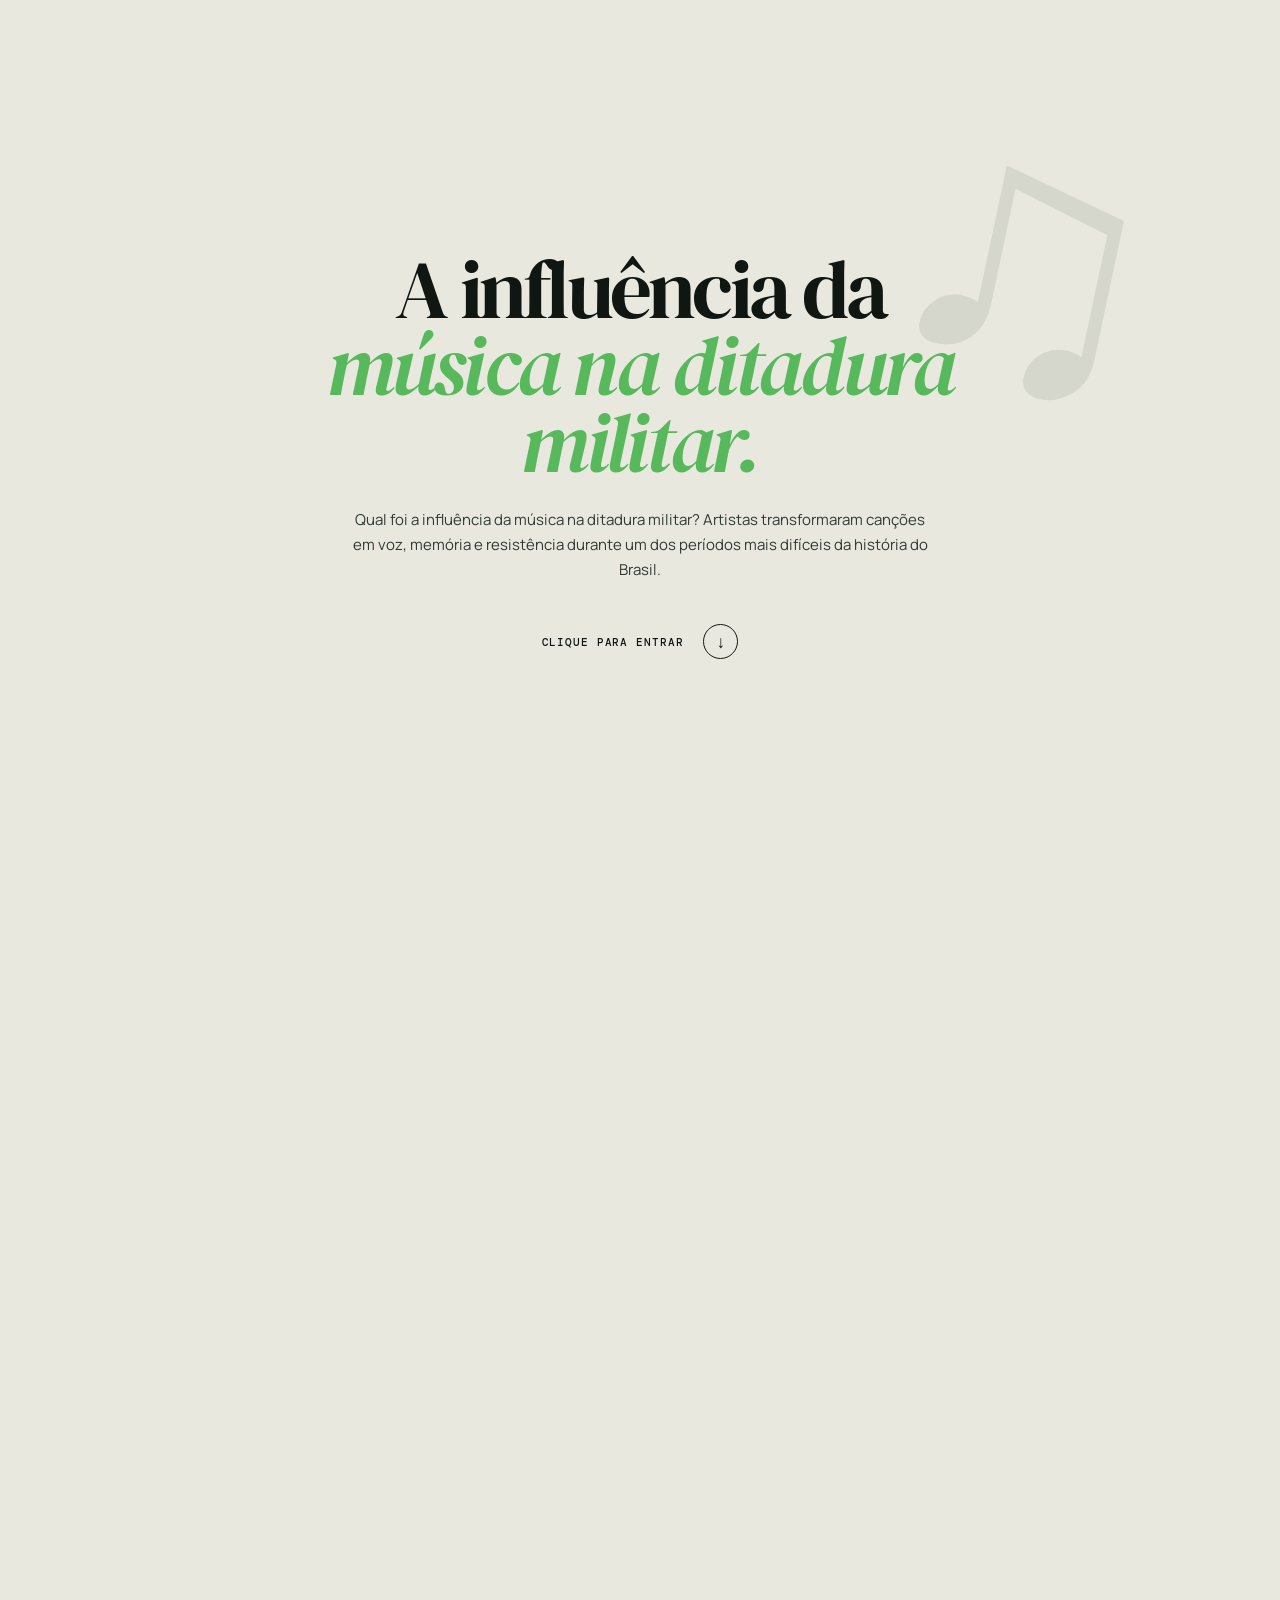
==== index.html @ 4f397b29 "Site Ditadura" ====
<!doctype html>
<html lang="pt-BR">
  <head>
    <meta charset="UTF-8" />
    <meta name="viewport" content="width=device-width, initial-scale=1.0" />
    <meta name="description" content="Arquivo musical da ditadura brasileira: vozes, canções e memórias." />
    <link rel="stylesheet" href="style.css" />
    <title>Vozes em resistência | Arquivo musical</title>
  </head>
  <body>
    <main id="top">
      <section class="tela-inicial" aria-label="Abertura">
        <h1>A influência da<br><em>música na ditadura militar.</em></h1>
        <p class="intro-copy">Qual foi a influência da música na ditadura militar? Artistas transformaram canções em voz, memória e resistência durante um dos períodos mais difíceis da história do Brasil.</p>
        <span class="dica-entrada">Clique para entrar <b>↓</b></span>
      </section>

      <button class="voltar-capa" type="button" aria-label="Voltar para a capa" title="Voltar para a capa">←</button>

      <section class="acervo-musical" id="acervo" aria-label="Acervo musical">
        <div class="grade-cartoes-musicais">
          <article class="cartao-musical" data-audio="musicas/chico-buarque.mp3" data-song="Nome da música">
            <div class="imagem-artista">
              <img src="imagens/foto_artista.png" alt="Foto do artista" loading="lazy">
                <button class="botao-descricao" aria-label="Ver descrição" aria-expanded="false">↗</button>
            </div>
            <div class="informacoes-cartao">
              <div>
                <h2>Nome da música</h2>
                <p>Nome do Artista · Data Do lancamento</p>
              </div>
                <span class="icone-reproducao">▶</span>
            </div>
              <p class="descricao-artista">descricao descricao descricao descricao descricao descricao descricao descricao.</p>
          </article>
          <article class="cartao-musical" data-audio="musicas/elis-regina.mp3" data-song="Nome da música">
            <div class="imagem-artista">
              <img src="imagens/foto_artista.png" alt="Foto do artista" loading="lazy">
                <button class="botao-descricao" aria-label="Ver descrição" aria-expanded="false">↗</button>
            </div>
            <div class="informacoes-cartao">
              <div>
                <h2>Nome da música</h2>
                <p>Nome do Artista · Data Do lancamento</p>
              </div>
                <span class="icone-reproducao">▶</span>
            </div>
              <p class="descricao-artista">descricao descricao descricao descricao descricao descricao descricao descricao.</p>
          </article>
          <article class="cartao-musical" data-audio="musicas/geraldo-vandre.mp3" data-song="Nome da música">
            <div class="imagem-artista">
              <img src="imagens/foto_artista.png" alt="Foto do artista" loading="lazy">
                <button class="botao-descricao" aria-label="Ver descrição" aria-expanded="false">↗</button>
            </div>
            <div class="informacoes-cartao">
              <div>
                <h2>Nome da música</h2>
                <p>Nome do Artista · Data Do lancamento</p>
              </div>
                <span class="icone-reproducao">▶</span>
            </div>
              <p class="descricao-artista">descricao descricao descricao descricao descricao descricao descricao descricao.</p>
          </article>
          <article class="cartao-musical" data-audio="musicas/milton-nascimento.mp3" data-song="Nome da música">
            <div class="imagem-artista">
              <img src="imagens/foto_artista.png" alt="Foto do artista" loading="lazy">
                <button class="botao-descricao" aria-label="Ver descrição" aria-expanded="false">↗</button>
            </div>
            <div class="informacoes-cartao">
              <div>
                <h2>Nome da música</h2>
                <p>Nome do Artista · Data Do lancamento</p>
              </div>
                <span class="icone-reproducao">▶</span>
            </div>
              <p class="descricao-artista">descricao descricao descricao descricao descricao descricao descricao descricao.</p>
          </article>
          <article class="cartao-musical" data-audio="musicas/nara-leao.mp3" data-song="Nome da música">
            <div class="imagem-artista">
              <img src="imagens/foto_artista.png" alt="Foto do artista" loading="lazy">
                <button class="botao-descricao" aria-label="Ver descrição" aria-expanded="false">↗</button>
            </div>
            <div class="informacoes-cartao">
              <div>
                <h2>Nome da música</h2>
                <p>Nome do Artista · Data Do lancamento</p>
              </div>
                <span class="icone-reproducao">▶</span>
            </div>
              <p class="descricao-artista">descricao descricao descricao descricao descricao descricao descricao descricao.</p>
          </article>
          <article class="cartao-musical" data-audio="musicas/gonzaguinha.mp3" data-song="Nome da música">
            <div class="imagem-artista">
              <img src="imagens/foto_artista.png" alt="Foto do artista" loading="lazy">
                <button class="botao-descricao" aria-label="Ver descrição" aria-expanded="false">↗</button>
            </div>
            <div class="informacoes-cartao">
              <div>
                <h2>Nome da música</h2>
                <p>Nome do Artista · Data Do lancamento</p>
              </div>
                <span class="icone-reproducao">▶</span>
            </div>
              <p class="descricao-artista">descricao descricao descricao descricao descricao descricao descricao descricao.</p>
          </article>
          <article class="cartao-musical" data-audio="musicas/nova-musica-1.mp3" data-song="Nome da música">
            <div class="imagem-artista">
              <img src="imagens/foto_artista.png" alt="Foto do artista" loading="lazy">
                <button class="botao-descricao" aria-label="Ver descrição" aria-expanded="false">↗</button>
            </div>
            <div class="informacoes-cartao">
              <div>
                <h2>Nome da música</h2>
                <p>Nome do Artista · Data Do lancamento</p>
              </div>
                <span class="icone-reproducao">▶</span>
            </div>
              <p class="descricao-artista">descricao descricao descricao descricao descricao descricao descricao descricao.</p>
          </article>
          <article class="cartao-musical" data-audio="musicas/nova-musica-2.mp3" data-song="Nome da música">
            <div class="imagem-artista">
              <img src="imagens/foto_artista.png" alt="Foto do artista" loading="lazy">
                <button class="botao-descricao" aria-label="Ver descrição" aria-expanded="false">↗</button>
            </div>
            <div class="informacoes-cartao">
              <div>
                <h2>Nome da música</h2>
                <p>Nome do Artista · Data Do lancamento</p>
              </div>
                <span class="icone-reproducao">▶</span>
            </div>
              <p class="descricao-artista">descricao descricao descricao descricao descricao descricao descricao descricao.</p>
          </article>
          <article class="cartao-musical" data-audio="musicas/nova-musica-3.mp3" data-song="Nome da música">
            <div class="imagem-artista">
              <img src="imagens/foto_artista.png" alt="Foto do artista" loading="lazy">
                <button class="botao-descricao" aria-label="Ver descrição" aria-expanded="false">↗</button>
            </div>
            <div class="informacoes-cartao">
              <div>
                <h2>Nome da música</h2>
                <p>Nome do Artista · Data Do lancamento</p>
              </div>
                <span class="icone-reproducao">▶</span>
            </div>
              <p class="descricao-artista">descricao descricao descricao descricao descricao descricao descricao descricao.</p>
          </article>
        </div>
      </section>
    </main>

    <footer class="rodape-site" aria-label="Rodapé"></footer>
    <footer class="player-audio" aria-live="polite">
      <div class="arte-player">♪</div>
      <div class="musica-atual"><small>TOCANDO AGORA</small><strong id="nome-musica">Escolha uma voz para começar</strong><span id="nome-artista">O áudio aparecerá aqui</span></div>
      <button class="botao-reproduzir" id="botao-reproduzir" aria-label="Reproduzir ou pausar">▶</button>
      <div class="progress"><span></span></div>
    </footer>

    <script src="main.js"></script>
  </body>
</html>
---- style.css ----
@import url('https://fonts.googleapis.com/css2?family=DM+Mono:wght@400;500&family=DM+Serif+Display:ital@0;1&family=Manrope:wght@400;500;600;700&display=swap');

:root {
  --ink: #101713;
  --paper: #e9e8df;
  --muted: #757a72;
  --green: #57b85c;
  --line: #c9cbc1;
  --serif: 'DM Serif Display', Georgia, serif;
  --sans: 'Manrope', sans-serif;
  --mono: 'DM Mono', monospace;
  color: var(--ink);
  background: var(--paper);
  font-family: var(--sans);
  -webkit-font-smoothing: antialiased;
}

* { box-sizing: border-box; }
html { scroll-behavior: smooth; }
body { margin: 0; background: var(--paper); }
button { cursor: pointer; font: inherit; color: inherit; }
main { max-width: 1370px; margin: auto; }

.tela-inicial {
  position: fixed;
  z-index: 10;
  inset: 0;
  display: flex;
  flex-direction: column;
  align-items: center;
  justify-content: center;
  min-height: 100svh;
  padding: 90px 22px 80px;
  overflow: hidden;
  background: var(--paper);
  cursor: pointer;
  text-align: center;
  transition: transform .75s cubic-bezier(.76, 0, .24, 1), opacity .5s;
}

.tela-inicial::after {
  content: '♫';
  position: absolute;
  top: 68px;
  right: 9%;
  color: #d6d7cc;
  font: 370px/1 var(--serif);
  transform: rotate(12deg);
  pointer-events: none;
}

h1 {
  position: relative;
  z-index: 1;
  max-width: 820px;
  margin: 0 0 28px;
  color: #101713;
  font: 400 clamp(48px, 6.5vw, 92px)/.92 var(--serif);
  letter-spacing: -.045em;
}

em { color: var(--green); font-style: italic; }

.intro-copy {
  position: relative;
  z-index: 1;
  max-width: 590px;
  margin: 0 auto 42px;
  color: #303a32;
  font-size: 15px;
  line-height: 1.65;
}

.dica-entrada {
  position: relative;
  z-index: 1;
  display: inline-flex;
  align-items: center;
  gap: 20px;
  color: #101713;
  font: 500 11px var(--mono);
  letter-spacing: .08em;
  text-transform: uppercase;
}

.dica-entrada b {
  display: grid;
  place-items: center;
  width: 35px;
  height: 35px;
  border: 1px solid var(--ink);
  border-radius: 50%;
  font-size: 17px;
  font-weight: 400;
}

.acervo-musical {
  padding: 75px 5vw 190px;
  border-top: 1px solid var(--line);
  opacity: 0;
  pointer-events: none;
  transform: translateY(24px);
  transition: opacity .7s .2s, transform .7s .2s;
}

.acervo-aberto .tela-inicial { opacity: 0; pointer-events: none; transform: translateY(-100%); }
.acervo-aberto .acervo-musical { opacity: 1; pointer-events: auto; transform: translateY(0); }

.voltar-capa {
  position: fixed;
  z-index: 6;
  top: 14px;
  left: 14px;
  display: grid;
  place-items: center;
  width: 38px;
  height: 38px;
  border: 1px solid var(--ink);
  border-radius: 50%;
  background: var(--paper);
  color: var(--ink);
  font-size: 21px;
  opacity: 0;
  pointer-events: none;
  transition: opacity .35s, background .2s, transform .2s;
}

.acervo-aberto .voltar-capa { opacity: 1; pointer-events: auto; }
.voltar-capa:hover { color: var(--paper); background: var(--ink); transform: translateX(-3px); }

.grade-cartoes-musicais {
  display: grid;
  grid-template-columns: repeat(3, 1fr);
  align-items: start;
  gap: 52px 19px;
}

.cartao-musical {
  min-width: 0;
  position: relative;
  padding: 10px 10px 18px;
  cursor: pointer;
  background: #dedfd6;
  transition: transform .25s, background .25s;
}

.cartao-musical:hover { background: #d8dad0; transform: translateY(-5px); }

.imagem-artista {
  position: relative;
  aspect-ratio: 1.13 / 1;
  overflow: hidden;
  background: #c6c7bd;
}

.imagem-artista::after {
  content: '';
  position: absolute;
  inset: 0;
  background: linear-gradient(145deg, transparent 55%, rgba(0, 0, 0, .3));
  pointer-events: none;
}

.imagem-artista img {
  width: 100%;
  height: 100%;
  object-fit: cover;
  filter: grayscale(1) contrast(.9);
  transition: filter .4s, transform .5s;
}

.cartao-musical:hover img,
.cartao-musical.playing img { filter: grayscale(.25) contrast(1); transform: scale(1.035); }

.botao-descricao {
  position: absolute;
  right: 14px;
  bottom: 13px;
  z-index: 2;
  display: grid;
  place-items: center;
  width: 37px;
  height: 37px;
  border: 1px solid rgba(255, 255, 255, .8);
  border-radius: 50%;
  background: transparent;
  color: #fff;
  font-size: 19px;
}

.botao-descricao:hover,
.cartao-musical.expanded .botao-descricao {
  color: var(--ink);
  background: var(--green);
  border-color: var(--green);
  transform: rotate(45deg);
}

.informacoes-cartao { display: flex; align-items: start; justify-content: space-between; padding-top: 16px; border-top: 1px solid var(--ink); }
.informacoes-cartao h2 { margin: 0 0 5px; font: 400 25px var(--serif); }
.informacoes-cartao p { margin: 0; color: var(--muted); font: 10px var(--mono); text-transform: uppercase; }
.icone-reproducao { display: grid; place-items: center; width: 29px; height: 29px; border: 1px solid var(--line); border-radius: 50%; color: var(--muted); font-size: 9px; }
.cartao-musical.playing .icone-reproducao { color: var(--ink); background: var(--green); border-color: var(--green); }
.cartao-musical.playing { outline: 2px solid var(--green); outline-offset: 4px; }
.descricao-artista { max-height: 0; overflow: hidden; color: #5c625b; font-size: 13px; line-height: 1.6; transition: max-height .35s, padding .35s; }
.cartao-musical.expanded .descricao-artista { max-height: 150px; padding-top: 16px; }
.rodape-site { min-height: 86px; border-top: 1px solid var(--line); background: #dedfd6; }

.player-audio {
  position: fixed;
  z-index: 5;
  right: 0;
  bottom: 0;
  left: 0;
  display: flex;
  align-items: center;
  gap: 18px;
  min-height: 77px;
  padding: 12px 5vw;
  border-top: 1px solid #3d463d;
  background: #202721;
  color: #f4f3e9;
  opacity: 0;
  pointer-events: none;
  transform: translateY(100%);
  transition: opacity .35s, transform .35s;
}

.player-visivel .player-audio { opacity: 1; pointer-events: auto; transform: translateY(0); }
.arte-player { display: grid; place-items: center; width: 48px; height: 48px; background: var(--green); color: var(--ink); font: 27px var(--serif); }
.musica-atual { display: flex; flex-direction: column; min-width: 195px; }
.musica-atual small { color: var(--green); font: 9px var(--mono); }
.musica-atual strong { margin: 3px 0; font: 17px var(--serif); }
.musica-atual span { color: #9aa39a; font: 10px var(--mono); }
.botao-reproduzir { display: grid; place-items: center; width: 36px; height: 36px; border: 1px solid #718071; border-radius: 50%; background: transparent; color: var(--green); font-size: 11px; }
.progress { flex: 1; height: 2px; background: #596258; }
.progress span { display: block; width: 18%; height: 100%; background: var(--green); }

@media (max-width: 760px) {
  .tela-inicial::after { right: -12%; top: 130px; font-size: 260px; }
  .grade-cartoes-musicais { grid-template-columns: repeat(2, 1fr); gap: 38px 13px; }
  .informacoes-cartao h2 { font-size: 20px; }
  .musica-atual { min-width: 0; flex: 1; }
}

@media (max-width: 480px) {
  h1 { font-size: 44px; }
  .grade-cartoes-musicais { grid-template-columns: 1fr; }
  .acervo-musical { padding-bottom: 140px; }
  .player-audio { gap: 11px; }
  .arte-player { width: 40px; height: 40px; }
  .musica-atual strong { font-size: 15px; }
}
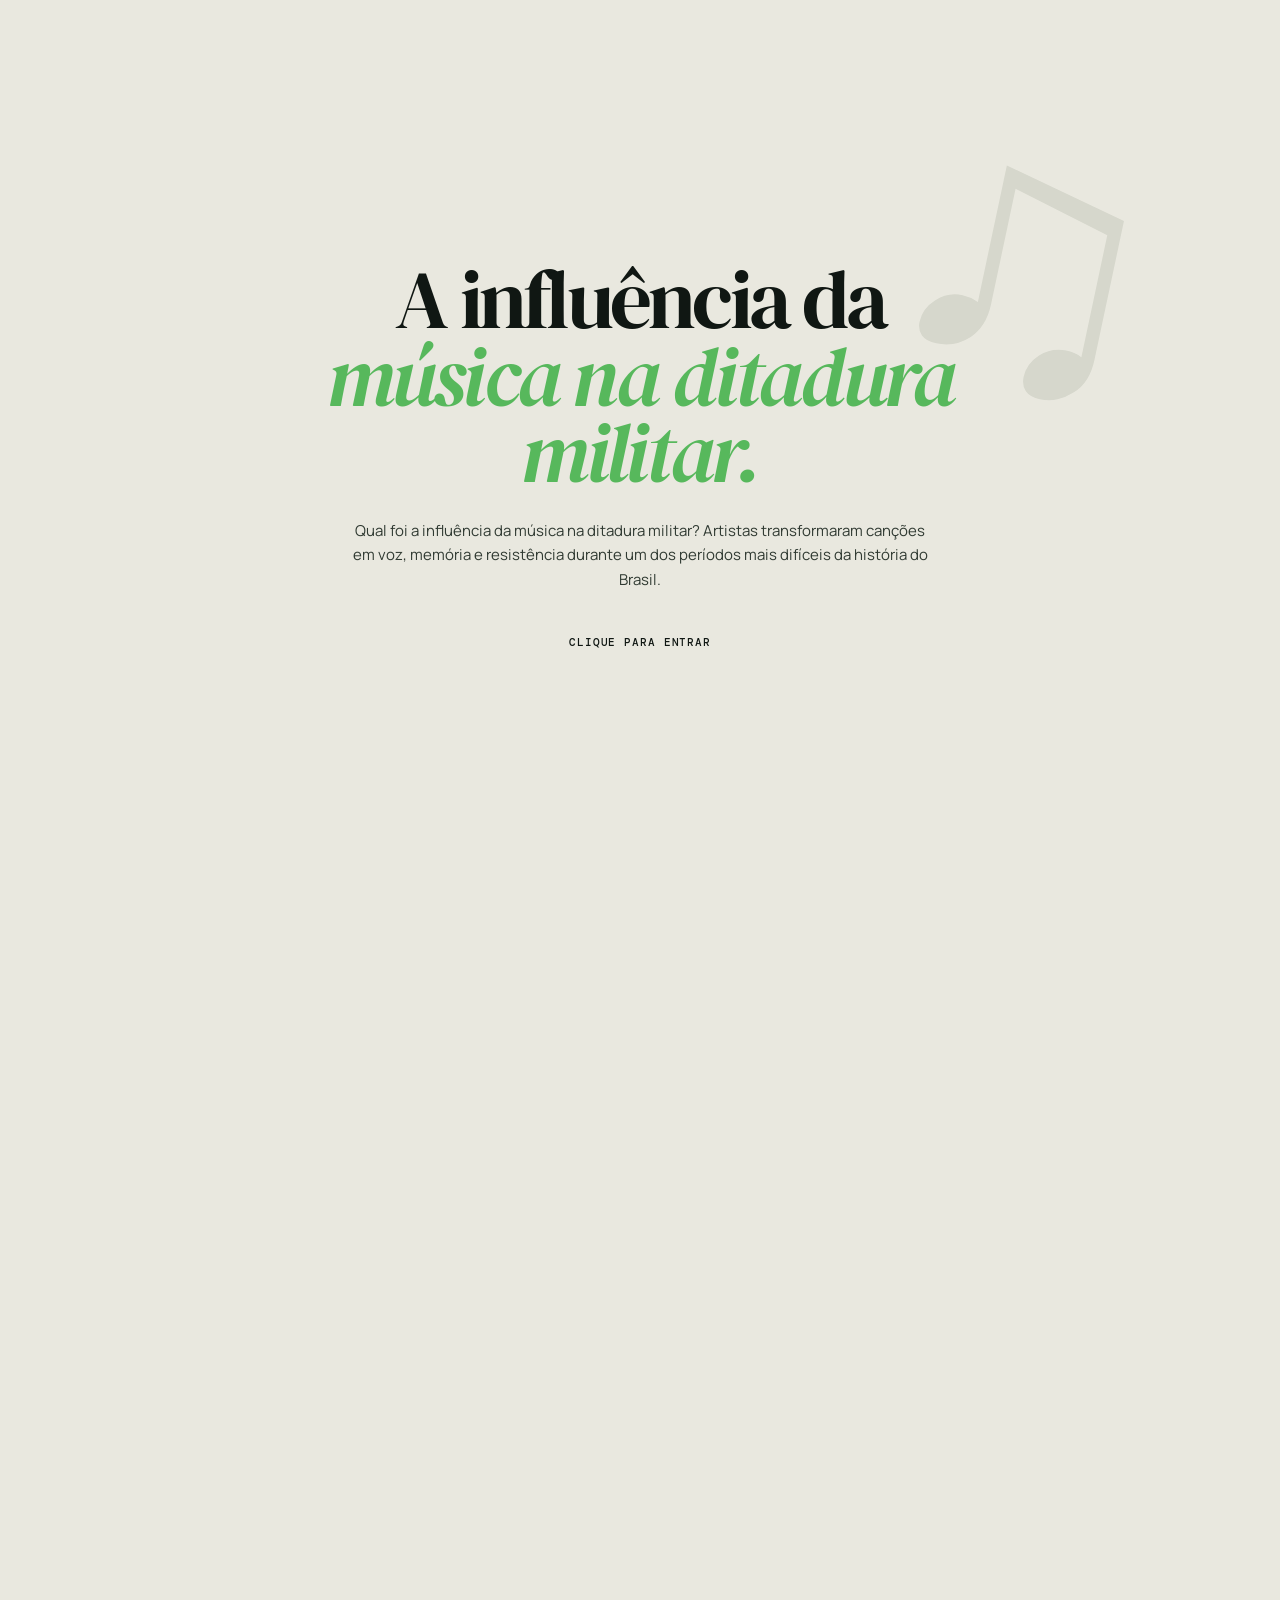
==== commit c404ebcb: "Update" ====
--- a/index.html
+++ b/index.html
@@ -12,138 +12,130 @@
       <section class="tela-inicial" aria-label="Abertura">
         <h1>A influência da<br><em>música na ditadura militar.</em></h1>
         <p class="intro-copy">Qual foi a influência da música na ditadura militar? Artistas transformaram canções em voz, memória e resistência durante um dos períodos mais difíceis da história do Brasil.</p>
-        <span class="dica-entrada">Clique para entrar <b>↓</b></span>
+        <span class="dica-entrada">Clique para entrar</span>
       </section>
 
       <button class="voltar-capa" type="button" aria-label="Voltar para a capa" title="Voltar para a capa">←</button>
 
       <section class="acervo-musical" id="acervo" aria-label="Acervo musical">
         <div class="grade-cartoes-musicais">
-          <article class="cartao-musical" data-audio="musicas/chico-buarque.mp3" data-song="Nome da música">
+          <article class="cartao-musical" data-audio="musicas/Chico Buarque - Apesar de Você.wav" data-song="Apesar de Você" data-artist="Chico Buarque" data-cover="imagens/capa_chico.jpg">
             <div class="imagem-artista">
-              <img src="imagens/foto_artista.png" alt="Foto do artista" loading="lazy">
-                <button class="botao-descricao" aria-label="Ver descrição" aria-expanded="false">↗</button>
+              <img class="imagem-cinza" src="imagens/chicocinza.jpg" alt="Chico Buarque em tons de cinza" loading="lazy">
+              <img class="imagem-colorida" src="imagens/chico.jpg" alt="Chico Buarque colorido" loading="lazy">
             </div>
             <div class="informacoes-cartao">
               <div>
-                <h2>Nome da música</h2>
-                <p>Nome do Artista · Data Do lancamento</p>
+                <h2>Apesar de Você</h2>
+                <p>Chico Buarque · 1971</p>
               </div>
-                <span class="icone-reproducao">▶</span>
+              <button class="botao-descricao" type="button" aria-label="Ver descrição" aria-expanded="false">↗</button>
             </div>
-              <p class="descricao-artista">descricao descricao descricao descricao descricao descricao descricao descricao.</p>
+              <p class="descricao-artista"><strong>Chico Buarque</strong> é um dos maiores ícones da cultura brasileira, destacando-se como cantor, compositor, escritor e uma voz fundamental de resistência durante a ditadura militar. Sua obra na MPB e na literatura, premiada com o Prêmio Camões, é marcada por grande sensibilidade poética e crônicas do cotidiano.</p>
           </article>
-          <article class="cartao-musical" data-audio="musicas/elis-regina.mp3" data-song="Nome da música">
+          <article class="cartao-musical" data-audio="musicas/geraldo-vandre.mp3" data-song="Pra Não Dizer Que Não Falei das Flores" data-artist="Geraldo Vandré">
             <div class="imagem-artista">
               <img src="imagens/foto_artista.png" alt="Foto do artista" loading="lazy">
-                <button class="botao-descricao" aria-label="Ver descrição" aria-expanded="false">↗</button>
             </div>
             <div class="informacoes-cartao">
               <div>
-                <h2>Nome da música</h2>
-                <p>Nome do Artista · Data Do lancamento</p>
+                <h2>Pra Não Dizer Que Não Falei das Flores</h2>
+                <p>Geraldo Vandré · 1968</p>
               </div>
-                <span class="icone-reproducao">▶</span>
+              <button class="botao-descricao" type="button" aria-label="Ver descrição" aria-expanded="false">↗</button>
             </div>
-              <p class="descricao-artista">descricao descricao descricao descricao descricao descricao descricao descricao.</p>
+              <p class="descricao-artista"><strong>Geraldo Vandré</strong> marcou a resistência cultural com uma canção que se tornou símbolo de mobilização e esperança durante a ditadura militar.</p>
           </article>
-          <article class="cartao-musical" data-audio="musicas/geraldo-vandre.mp3" data-song="Nome da música">
+          <article class="cartao-musical" data-audio="musicas/caetano-veloso.mp3" data-song="Alegria, Alegria" data-artist="Caetano Veloso">
             <div class="imagem-artista">
               <img src="imagens/foto_artista.png" alt="Foto do artista" loading="lazy">
-                <button class="botao-descricao" aria-label="Ver descrição" aria-expanded="false">↗</button>
             </div>
             <div class="informacoes-cartao">
               <div>
-                <h2>Nome da música</h2>
-                <p>Nome do Artista · Data Do lancamento</p>
+                <h2>Alegria, Alegria</h2>
+                <p>Caetano Veloso · 1967</p>
               </div>
-                <span class="icone-reproducao">▶</span>
+              <button class="botao-descricao" type="button" aria-label="Ver descrição" aria-expanded="false">↗</button>
             </div>
-              <p class="descricao-artista">descricao descricao descricao descricao descricao descricao descricao descricao.</p>
+              <p class="descricao-artista"><strong>Caetano Veloso</strong> apresentou uma canção inventiva e crítica, incorporando a linguagem urbana e a liberdade estética do Tropicalismo.</p>
           </article>
-          <article class="cartao-musical" data-audio="musicas/milton-nascimento.mp3" data-song="Nome da música">
+          <article class="cartao-musical" data-audio="musicas/elis-regina.mp3" data-song="O Bêbado e a Equilibrista" data-artist="Elis Regina">
             <div class="imagem-artista">
               <img src="imagens/foto_artista.png" alt="Foto do artista" loading="lazy">
-                <button class="botao-descricao" aria-label="Ver descrição" aria-expanded="false">↗</button>
             </div>
             <div class="informacoes-cartao">
               <div>
-                <h2>Nome da música</h2>
-                <p>Nome do Artista · Data Do lancamento</p>
+                <h2>O Bêbado e a Equilibrista</h2>
+                <p>Elis Regina · 1979</p>
               </div>
-                <span class="icone-reproducao">▶</span>
+              <button class="botao-descricao" type="button" aria-label="Ver descrição" aria-expanded="false">↗</button>
             </div>
-              <p class="descricao-artista">descricao descricao descricao descricao descricao descricao descricao descricao.</p>
+              <p class="descricao-artista"><strong>Elis Regina</strong> eternizou uma canção associada à anistia, ao retorno dos exilados e à esperança de redemocratização do Brasil.</p>
           </article>
-          <article class="cartao-musical" data-audio="musicas/nara-leao.mp3" data-song="Nome da música">
+          <article class="cartao-musical" data-audio="musicas/gilberto-gil.mp3" data-song="Cálice" data-artist="Gilberto Gil">
             <div class="imagem-artista">
               <img src="imagens/foto_artista.png" alt="Foto do artista" loading="lazy">
-                <button class="botao-descricao" aria-label="Ver descrição" aria-expanded="false">↗</button>
             </div>
             <div class="informacoes-cartao">
               <div>
-                <h2>Nome da música</h2>
-                <p>Nome do Artista · Data Do lancamento</p>
+                <h2>Cálice</h2>
+                <p>Gilberto Gil · 1973</p>
               </div>
-                <span class="icone-reproducao">▶</span>
+              <button class="botao-descricao" type="button" aria-label="Ver descrição" aria-expanded="false">↗</button>
             </div>
-              <p class="descricao-artista">descricao descricao descricao descricao descricao descricao descricao descricao.</p>
+              <p class="descricao-artista"><strong>Gilberto Gil</strong>, ao lado de Chico Buarque, criou uma obra de forte crítica à censura e ao silêncio imposto pela repressão.</p>
           </article>
-          <article class="cartao-musical" data-audio="musicas/gonzaguinha.mp3" data-song="Nome da música">
+          <article class="cartao-musical" data-audio="musicas/ney-matogrosso.mp3" data-song="Sangue Latino" data-artist="Ney Matogrosso">
             <div class="imagem-artista">
               <img src="imagens/foto_artista.png" alt="Foto do artista" loading="lazy">
-                <button class="botao-descricao" aria-label="Ver descrição" aria-expanded="false">↗</button>
             </div>
             <div class="informacoes-cartao">
               <div>
-                <h2>Nome da música</h2>
-                <p>Nome do Artista · Data Do lancamento</p>
+                <h2>Sangue Latino</h2>
+                <p>Ney Matogrosso · 1973</p>
               </div>
-                <span class="icone-reproducao">▶</span>
+              <button class="botao-descricao" type="button" aria-label="Ver descrição" aria-expanded="false">↗</button>
             </div>
-              <p class="descricao-artista">descricao descricao descricao descricao descricao descricao descricao descricao.</p>
+              <p class="descricao-artista"><strong>Ney Matogrosso</strong> destacou-se pela interpretação intensa e pela presença cênica que desafiava padrões e afirmava liberdade em plena ditadura.</p>
           </article>
-          <article class="cartao-musical" data-audio="musicas/nova-musica-1.mp3" data-song="Nome da música">
+          <article class="cartao-musical" data-audio="musicas/gonzaguinha.mp3" data-song="Comportamento Geral" data-artist="Gonzaguinha">
             <div class="imagem-artista">
               <img src="imagens/foto_artista.png" alt="Foto do artista" loading="lazy">
-                <button class="botao-descricao" aria-label="Ver descrição" aria-expanded="false">↗</button>
             </div>
             <div class="informacoes-cartao">
               <div>
-                <h2>Nome da música</h2>
-                <p>Nome do Artista · Data Do lancamento</p>
+                <h2>Comportamento Geral</h2>
+                <p>Gonzaguinha · 1973</p>
               </div>
-                <span class="icone-reproducao">▶</span>
+              <button class="botao-descricao" type="button" aria-label="Ver descrição" aria-expanded="false">↗</button>
             </div>
-              <p class="descricao-artista">descricao descricao descricao descricao descricao descricao descricao descricao.</p>
+              <p class="descricao-artista"><strong>Gonzaguinha</strong> usou ironia e crítica social para questionar a obediência e as desigualdades presentes no cotidiano brasileiro.</p>
           </article>
-          <article class="cartao-musical" data-audio="musicas/nova-musica-2.mp3" data-song="Nome da música">
+          <article class="cartao-musical" data-audio="musicas/milton-nascimento.mp3" data-song="Coração de Estudante" data-artist="Milton Nascimento">
             <div class="imagem-artista">
               <img src="imagens/foto_artista.png" alt="Foto do artista" loading="lazy">
-                <button class="botao-descricao" aria-label="Ver descrição" aria-expanded="false">↗</button>
             </div>
             <div class="informacoes-cartao">
               <div>
-                <h2>Nome da música</h2>
-                <p>Nome do Artista · Data Do lancamento</p>
+                <h2>Coração de Estudante</h2>
+                <p>Milton Nascimento · 1984</p>
               </div>
-                <span class="icone-reproducao">▶</span>
+              <button class="botao-descricao" type="button" aria-label="Ver descrição" aria-expanded="false">↗</button>
             </div>
-              <p class="descricao-artista">descricao descricao descricao descricao descricao descricao descricao descricao.</p>
+              <p class="descricao-artista"><strong>Milton Nascimento</strong> transformou a canção em uma homenagem à juventude e à memória de Edson Luís, tornando-a símbolo de esperança democrática.</p>
           </article>
-          <article class="cartao-musical" data-audio="musicas/nova-musica-3.mp3" data-song="Nome da música">
+          <article class="cartao-musical" data-audio="musicas/raul-seixas.mp3" data-song="Mosca na Sopa" data-artist="Raul Seixas">
             <div class="imagem-artista">
               <img src="imagens/foto_artista.png" alt="Foto do artista" loading="lazy">
-                <button class="botao-descricao" aria-label="Ver descrição" aria-expanded="false">↗</button>
             </div>
             <div class="informacoes-cartao">
               <div>
-                <h2>Nome da música</h2>
-                <p>Nome do Artista · Data Do lancamento</p>
+                <h2>Mosca na Sopa</h2>
+                <p>Raul Seixas · 1973</p>
               </div>
-                <span class="icone-reproducao">▶</span>
+              <button class="botao-descricao" type="button" aria-label="Ver descrição" aria-expanded="false">↗</button>
             </div>
-              <p class="descricao-artista">descricao descricao descricao descricao descricao descricao descricao descricao.</p>
+              <p class="descricao-artista"><strong>Raul Seixas</strong> construiu uma persona irreverente e contestadora, usando o rock para expressar inconformismo e liberdade individual.</p>
           </article>
         </div>
       </section>
@@ -154,7 +146,16 @@
       <div class="arte-player">♪</div>
       <div class="musica-atual"><small>TOCANDO AGORA</small><strong id="nome-musica">Escolha uma voz para começar</strong><span id="nome-artista">O áudio aparecerá aqui</span></div>
       <button class="botao-reproduzir" id="botao-reproduzir" aria-label="Reproduzir ou pausar">▶</button>
-      <div class="progress"><span></span></div>
+      <div class="player-controles">
+        <div class="progress" role="slider" aria-label="Progresso da música" aria-valuemin="0" aria-valuemax="100" aria-valuenow="0" tabindex="0">
+          <span></span>
+        </div>
+        <div class="controles-volume" aria-label="Volume do áudio">
+          <button class="volume-btn" type="button" data-volume-action="down" aria-label="Diminuir volume">−</button>
+          <input class="volume-slider" type="range" min="0" max="100" value="80" aria-label="Volume do áudio">
+          <button class="volume-btn" type="button" data-volume-action="up" aria-label="Aumentar volume">+</button>
+        </div>
+      </div>
     </footer>
 
     <script src="main.js"></script>
--- a/style.css
+++ b/style.css
@@ -17,7 +17,8 @@
 
 * { box-sizing: border-box; }
 html { scroll-behavior: smooth; }
-body { margin: 0; background: var(--paper); }
+body { margin: 0; background: var(--paper); overflow-x: hidden; }
+img { display: block; max-width: 100%; }
 button { cursor: pointer; font: inherit; color: inherit; }
 main { max-width: 1370px; margin: auto; }
 
@@ -74,25 +75,16 @@
 .dica-entrada {
   position: relative;
   z-index: 1;
-  display: inline-flex;
-  align-items: center;
-  gap: 20px;
+  display: block;
+  width: 100%;
   color: #101713;
   font: 500 11px var(--mono);
   letter-spacing: .08em;
+  text-align: center;
   text-transform: uppercase;
 }
 
-.dica-entrada b {
-  display: grid;
-  place-items: center;
-  width: 35px;
-  height: 35px;
-  border: 1px solid var(--ink);
-  border-radius: 50%;
-  font-size: 17px;
-  font-weight: 400;
-}
+.dica-entrada b { display: none; }
 
 .acervo-musical {
   padding: 75px 5vw 190px;
@@ -131,16 +123,21 @@
 .grade-cartoes-musicais {
   display: grid;
   grid-template-columns: repeat(3, 1fr);
-  align-items: start;
+  align-items: stretch;
   gap: 52px 19px;
 }
 
 .cartao-musical {
   min-width: 0;
   position: relative;
+  width: calc(100% - 10px);
+  justify-self: center;
+  display: flex;
+  flex-direction: column;
   padding: 10px 10px 18px;
   cursor: pointer;
   background: #dedfd6;
+  border: 1px solid var(--ink);
   transition: transform .25s, background .25s;
 }
 
@@ -162,29 +159,52 @@
 }
 
 .imagem-artista img {
+  position: absolute;
+  inset: 0;
   width: 100%;
   height: 100%;
   object-fit: cover;
+  transition: filter .4s, transform .5s, opacity .35s;
+}
+
+.imagem-artista .imagem-cinza {
   filter: grayscale(1) contrast(.9);
-  transition: filter .4s, transform .5s;
+  opacity: 1;
+}
+
+.imagem-artista .imagem-colorida {
+  filter: grayscale(0) contrast(1);
+  opacity: 0;
+}
+
+.imagem-artista img:not(.imagem-cinza):not(.imagem-colorida) {
+  filter: grayscale(1) contrast(.9);
+}
+
+.cartao-musical:hover .imagem-cinza,
+.cartao-musical.playing .imagem-cinza {
+  opacity: 0;
+}
+
+.cartao-musical:hover .imagem-colorida,
+.cartao-musical.playing .imagem-colorida {
+  opacity: 1;
+  transform: scale(1.035);
 }
 
 .cartao-musical:hover img,
 .cartao-musical.playing img { filter: grayscale(.25) contrast(1); transform: scale(1.035); }
 
 .botao-descricao {
-  position: absolute;
-  right: 14px;
-  bottom: 13px;
-  z-index: 2;
   display: grid;
   place-items: center;
   width: 37px;
   height: 37px;
+  flex: 0 0 37px;
   border: 1px solid rgba(255, 255, 255, .8);
   border-radius: 50%;
-  background: transparent;
-  color: #fff;
+  background: var(--ink);
+  color: var(--paper);
   font-size: 19px;
 }
 
@@ -196,14 +216,15 @@
   transform: rotate(45deg);
 }
 
-.informacoes-cartao { display: flex; align-items: start; justify-content: space-between; padding-top: 16px; border-top: 1px solid var(--ink); }
-.informacoes-cartao h2 { margin: 0 0 5px; font: 400 25px var(--serif); }
+.informacoes-cartao { display: flex; align-items: start; justify-content: space-between; gap: 12px; min-height: 88px; padding-top: 16px; border-top: 1px solid var(--ink); }
+.informacoes-cartao > div { min-width: 0; }
+.informacoes-cartao h2 { display: -webkit-box; max-height: 2.1em; margin: 0 0 5px; overflow: hidden; font: 400 25px/1.05 var(--serif); -webkit-box-orient: vertical; -webkit-line-clamp: 2; }
 .informacoes-cartao p { margin: 0; color: var(--muted); font: 10px var(--mono); text-transform: uppercase; }
-.icone-reproducao { display: grid; place-items: center; width: 29px; height: 29px; border: 1px solid var(--line); border-radius: 50%; color: var(--muted); font-size: 9px; }
-.cartao-musical.playing .icone-reproducao { color: var(--ink); background: var(--green); border-color: var(--green); }
-.cartao-musical.playing { outline: 2px solid var(--green); outline-offset: 4px; }
+.cartao-musical.playing { border-color: transparent; outline: 2px solid var(--green); outline-offset: 4px; }
 .descricao-artista { max-height: 0; overflow: hidden; color: #5c625b; font-size: 13px; line-height: 1.6; transition: max-height .35s, padding .35s; }
-.cartao-musical.expanded .descricao-artista { max-height: 150px; padding-top: 16px; }
+.cartao-musical.expanded .descricao-artista { max-height: 150px; overflow-y: auto; padding-top: 16px; }
+.cartao-musical.expanded .descricao-artista::-webkit-scrollbar { width: 5px; }
+.cartao-musical.expanded .descricao-artista::-webkit-scrollbar-thumb { background: var(--muted); border-radius: 5px; }
 .rodape-site { min-height: 86px; border-top: 1px solid var(--line); background: #dedfd6; }
 
 .player-audio {
@@ -227,27 +248,105 @@
 }
 
 .player-visivel .player-audio { opacity: 1; pointer-events: auto; transform: translateY(0); }
-.arte-player { display: grid; place-items: center; width: 48px; height: 48px; background: var(--green); color: var(--ink); font: 27px var(--serif); }
+.arte-player {
+  display: grid;
+  place-items: center;
+  width: 48px;
+  height: 48px;
+  background: var(--green) center/cover no-repeat;
+  color: var(--ink);
+  font: 27px var(--serif);
+  overflow: hidden;
+}
+
+.arte-player img {
+  width: 100%;
+  height: 100%;
+  object-fit: cover;
+  display: block;
+}
 .musica-atual { display: flex; flex-direction: column; min-width: 195px; }
 .musica-atual small { color: var(--green); font: 9px var(--mono); }
 .musica-atual strong { margin: 3px 0; font: 17px var(--serif); }
 .musica-atual span { color: #9aa39a; font: 10px var(--mono); }
-.botao-reproduzir { display: grid; place-items: center; width: 36px; height: 36px; border: 1px solid #718071; border-radius: 50%; background: transparent; color: var(--green); font-size: 11px; }
-.progress { flex: 1; height: 2px; background: #596258; }
-.progress span { display: block; width: 18%; height: 100%; background: var(--green); }
+.botao-reproduzir { position: relative; left: -18px; display: grid; place-items: center; width: 36px; height: 36px; border: 1px solid #718071; border-radius: 50%; background: transparent; color: var(--green); font-size: 26px; line-height: 1; }
+.player-controles { display: flex; align-items: center; gap: 14px; flex: 1; min-width: 0; }
+.progress { position: relative; left: -18px; flex: 1; height: 3px; background: #596258; cursor: pointer; min-width: 120px; }
+.progress span { position: relative; display: block; width: 0%; height: 100%; background: var(--green); transition: width .12s linear; }
+.progress.dragging span { transition: none; }
+.progress span::after {
+  content: '';
+  position: absolute;
+  top: 50%;
+  right: -6px;
+  width: 12px;
+  height: 12px;
+  border-radius: 50%;
+  background: var(--green);
+  border: 2px solid #202721;
+  transform: translateY(-50%);
+  box-shadow: 0 0 0 2px rgba(87, 184, 92, 0.2);
+}
+.controles-volume { display: inline-flex; align-items: center; gap: 8px; color: #f4f3e9; font: 10px var(--mono); }
+.volume-slider {
+  width: 90px;
+  height: 4px;
+  accent-color: var(--green);
+  cursor: pointer;
+}
+.volume-btn { display: inline-flex; align-items: center; justify-content: center; width: 24px; height: 24px; padding: 0; border: 1px solid #718071; border-radius: 50%; background: transparent; color: #f4f3e9; font-size: 16px; line-height: 1; text-align: center; }
+
+@media (max-width: 980px) {
+  .grade-cartoes-musicais { grid-template-columns: repeat(2, minmax(0, 1fr)); gap: 38px 18px; }
+  .acervo-musical { padding-inline: 4vw; }
+}
 
 @media (max-width: 760px) {
-  .tela-inicial::after { right: -12%; top: 130px; font-size: 260px; }
-  .grade-cartoes-musicais { grid-template-columns: repeat(2, 1fr); gap: 38px 13px; }
+  .tela-inicial { padding-top: 70px; padding-bottom: 70px; }
+  .tela-inicial::after { right: -10%; top: 120px; font-size: 240px; }
+  .intro-copy { max-width: 500px; }
+  .grade-cartoes-musicais { grid-template-columns: repeat(2, minmax(0, 1fr)); gap: 30px 14px; }
   .informacoes-cartao h2 { font-size: 20px; }
   .musica-atual { min-width: 0; flex: 1; }
 }
 
-@media (max-width: 480px) {
-  h1 { font-size: 44px; }
+@media (max-width: 560px) {
+  .tela-inicial { padding-inline: 18px; }
+  .tela-inicial::after { right: -18%; top: 160px; font-size: 180px; }
+  h1 { font-size: clamp(36px, 12vw, 48px); }
+  .intro-copy { font-size: 14px; }
   .grade-cartoes-musicais { grid-template-columns: 1fr; }
-  .acervo-musical { padding-bottom: 140px; }
-  .player-audio { gap: 11px; }
-  .arte-player { width: 40px; height: 40px; }
+  .acervo-musical { padding: 48px 18px 150px; }
+  .voltar-capa { top: 10px; left: 10px; width: 34px; height: 34px; }
+  .player-audio {
+    flex-wrap: wrap;
+    align-items: center;
+    gap: 10px 12px;
+    padding: 12px 16px 16px;
+  }
+  .arte-player { width: 40px; height: 40px; flex-shrink: 0; }
+  .musica-atual {
+    flex: 1 1 calc(100% - 52px);
+    min-width: 0;
+  }
+  .botao-reproduzir { margin-left: auto; }
+  .player-controles {
+    flex: 1 0 100%;
+    width: 100%;
+    order: 3;
+  }
+  .progress {
+    flex: 1 0 100%;
+    width: 100%;
+  }
+  .controles-volume { margin-left: auto; }
+}
+
+@media (max-width: 420px) {
+  .tela-inicial::after { top: 180px; font-size: 150px; }
+  .dica-entrada { gap: 10px; }
+  .dica-entrada b { width: 30px; height: 30px; }
+  .informacoes-cartao h2 { font-size: 18px; }
   .musica-atual strong { font-size: 15px; }
-}
+  .musica-atual span { font-size: 9px; }
+}
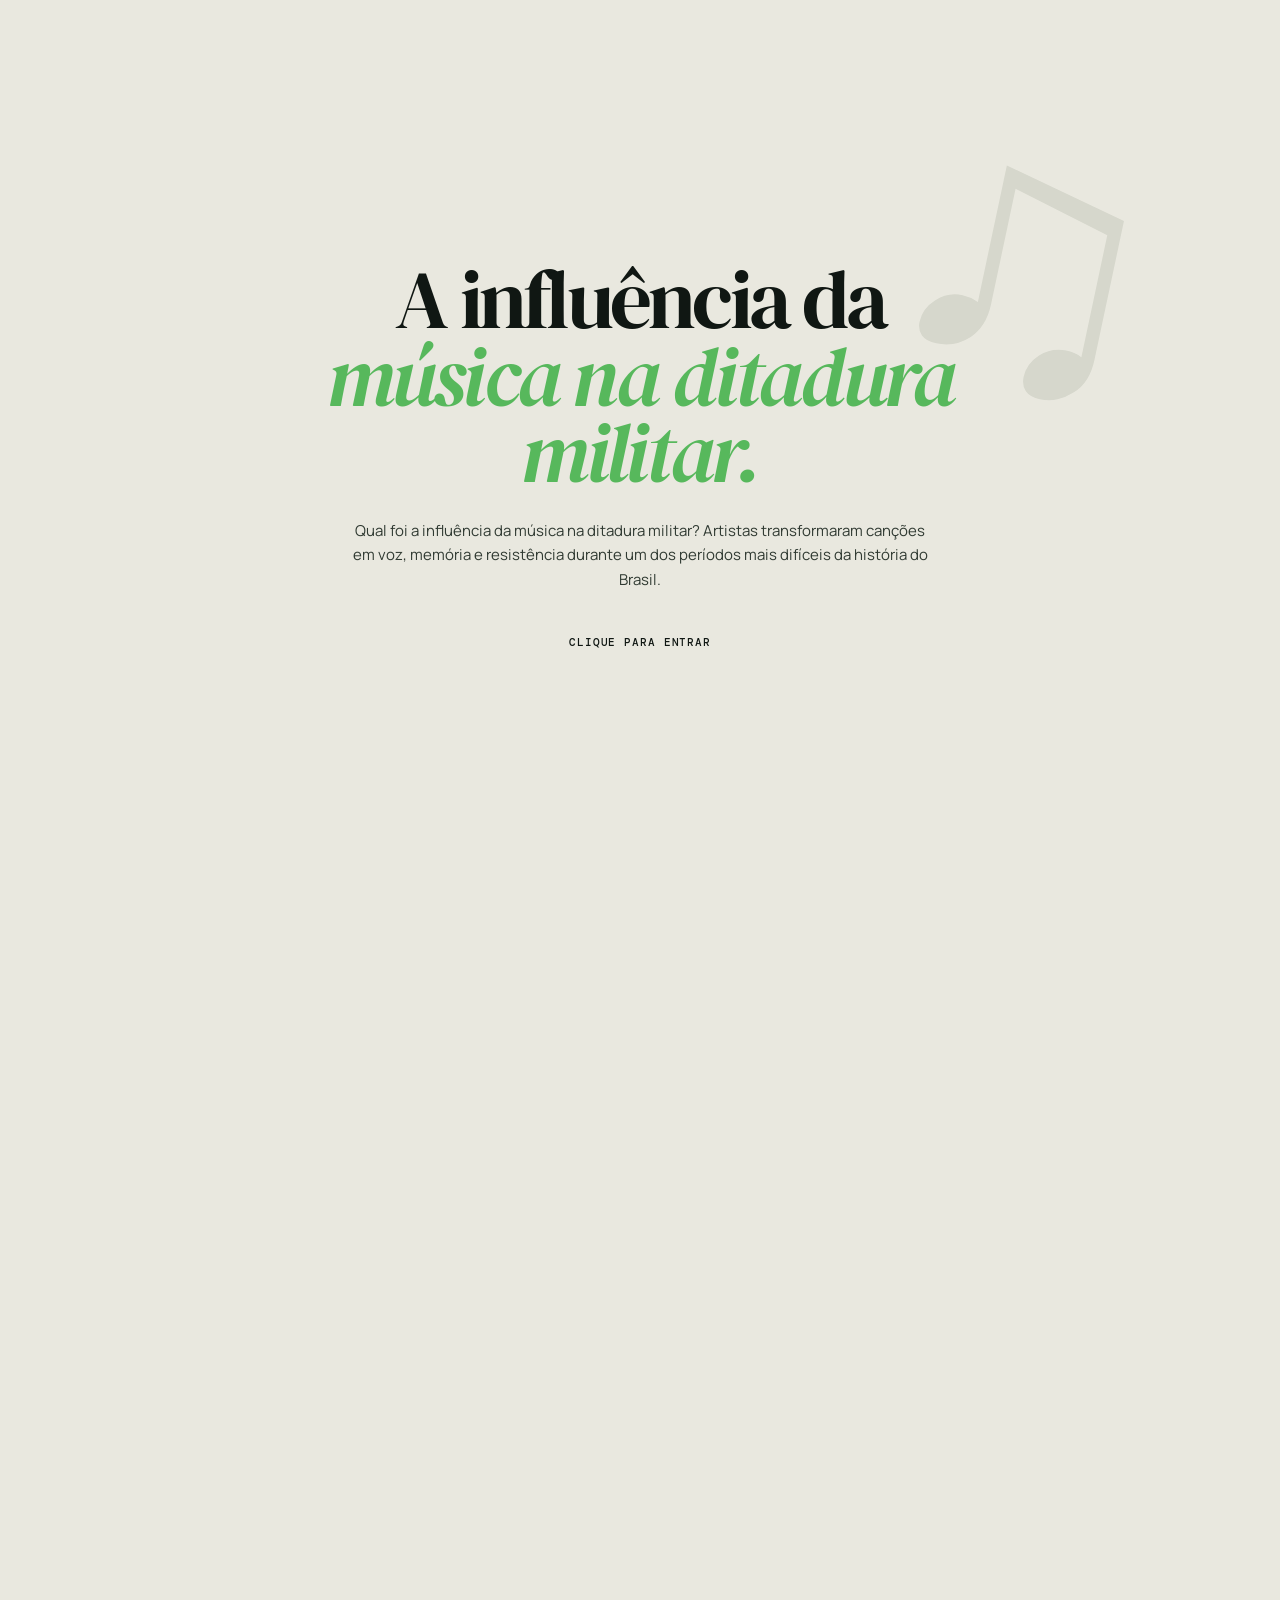
==== commit 79a701ef: "upadadadadate" ====
--- a/index.html
+++ b/index.html
@@ -9,7 +9,7 @@
   </head>
   <body>
     <main id="top">
-      <section class="tela-inicial" aria-label="Abertura">
+      <section class="tela-inicial" aria-label="Abertura" tabindex="0">
         <h1>A influência da<br><em>música na ditadura militar.</em></h1>
         <p class="intro-copy">Qual foi a influência da música na ditadura militar? Artistas transformaram canções em voz, memória e resistência durante um dos períodos mais difíceis da história do Brasil.</p>
         <span class="dica-entrada">Clique para entrar</span>
@@ -19,121 +19,123 @@
 
       <section class="acervo-musical" id="acervo" aria-label="Acervo musical">
         <div class="grade-cartoes-musicais">
-          <article class="cartao-musical" data-audio="musicas/Chico Buarque - Apesar de Você.wav" data-song="Apesar de Você" data-artist="Chico Buarque" data-cover="imagens/capa_chico.jpg">
+          <article class="cartao-musical" tabindex="0" data-audio="audio/musicas/chico-buarque-apesar-de-voce.mp3" data-song="Apesar de Você" data-artist="Chico Buarque" data-cover="imagens/capa/chico-buarque.jpg">
             <div class="imagem-artista">
-              <img class="imagem-cinza" src="imagens/chicocinza.jpg" alt="Chico Buarque em tons de cinza" loading="lazy">
-              <img class="imagem-colorida" src="imagens/chico.jpg" alt="Chico Buarque colorido" loading="lazy">
+              <img class="imagem-cinza" src="imagens/desativado/chico-buarque.jpg" alt="Chico Buarque em tons de cinza" loading="lazy">
+              <img class="imagem-colorida" src="imagens/ativo/chico-buarque.jpg" alt="Chico Buarque colorido" loading="lazy">
             </div>
             <div class="informacoes-cartao">
               <div>
                 <h2>Apesar de Você</h2>
                 <p>Chico Buarque · 1971</p>
               </div>
-              <button class="botao-descricao" type="button" aria-label="Ver descrição" aria-expanded="false">↗</button>
+              <div class="acao-descricao"><button class="botao-descricao" type="button" aria-label="Sobre o artista" title="Sobre" aria-expanded="false">ⓘ</button><span class="rotulo-descricao">Sobre</span></div>
             </div>
               <p class="descricao-artista"><strong>Chico Buarque</strong> é um dos maiores ícones da cultura brasileira, destacando-se como cantor, compositor, escritor e uma voz fundamental de resistência durante a ditadura militar. Sua obra na MPB e na literatura, premiada com o Prêmio Camões, é marcada por grande sensibilidade poética e crônicas do cotidiano.</p>
           </article>
-          <article class="cartao-musical" data-audio="musicas/geraldo-vandre.mp3" data-song="Pra Não Dizer Que Não Falei das Flores" data-artist="Geraldo Vandré">
+          <article class="cartao-musical" tabindex="0" data-audio="audio/musicas/geraldo-vandre-pra-nao-dizer-que-nao-falei-das-flores.wav" data-song="Pra Não Dizer Que Não Falei das Flores" data-artist="Geraldo Vandré" data-cover="imagens/capa/geraldo-vandre.jpg">
             <div class="imagem-artista">
-              <img src="imagens/foto_artista.png" alt="Foto do artista" loading="lazy">
+              <img class="imagem-cinza" src="imagens/desativado/geraldo-vandre.jpg" alt="Geraldo Vandré em tons de cinza" loading="lazy">
+              <img class="imagem-colorida" src="imagens/ativo/geraldo-vandre.jpg" alt="Geraldo Vandré colorido" loading="lazy">
             </div>
             <div class="informacoes-cartao">
               <div>
                 <h2>Pra Não Dizer Que Não Falei das Flores</h2>
                 <p>Geraldo Vandré · 1968</p>
               </div>
-              <button class="botao-descricao" type="button" aria-label="Ver descrição" aria-expanded="false">↗</button>
+              <div class="acao-descricao"><button class="botao-descricao" type="button" aria-label="Sobre o artista" title="Sobre" aria-expanded="false">ⓘ</button><span class="rotulo-descricao">Sobre</span></div>
             </div>
               <p class="descricao-artista"><strong>Geraldo Vandré</strong> marcou a resistência cultural com uma canção que se tornou símbolo de mobilização e esperança durante a ditadura militar.</p>
           </article>
-          <article class="cartao-musical" data-audio="musicas/caetano-veloso.mp3" data-song="Alegria, Alegria" data-artist="Caetano Veloso">
+          <article class="cartao-musical" tabindex="0" data-audio="audio/musicas/caetano-veloso-alegria-alegria.mp3" data-song="Alegria, Alegria" data-artist="Caetano Veloso" data-cover="imagens/capa/caetano-veloso.jpg">
             <div class="imagem-artista">
-              <img src="imagens/foto_artista.png" alt="Foto do artista" loading="lazy">
+              <img class="imagem-cinza" src="imagens/desativado/caetano-veloso.jpg" alt="Caetano Veloso em tons de cinza" loading="lazy">
+              <img class="imagem-colorida" src="imagens/ativo/caetano-veloso.jpeg" alt="Caetano Veloso colorido" loading="lazy">
             </div>
             <div class="informacoes-cartao">
               <div>
                 <h2>Alegria, Alegria</h2>
                 <p>Caetano Veloso · 1967</p>
               </div>
-              <button class="botao-descricao" type="button" aria-label="Ver descrição" aria-expanded="false">↗</button>
+              <div class="acao-descricao"><button class="botao-descricao" type="button" aria-label="Sobre o artista" title="Sobre" aria-expanded="false">ⓘ</button><span class="rotulo-descricao">Sobre</span></div>
             </div>
               <p class="descricao-artista"><strong>Caetano Veloso</strong> apresentou uma canção inventiva e crítica, incorporando a linguagem urbana e a liberdade estética do Tropicalismo.</p>
           </article>
-          <article class="cartao-musical" data-audio="musicas/elis-regina.mp3" data-song="O Bêbado e a Equilibrista" data-artist="Elis Regina">
+          <article class="cartao-musical" tabindex="0" data-audio="audio/musicas/elis-regina-o-bebado-e-a-equilibrista.mp3" data-song="O Bêbado e a Equilibrista" data-artist="Elis Regina">
             <div class="imagem-artista">
-              <img src="imagens/foto_artista.png" alt="Foto do artista" loading="lazy">
+              <img src="imagens/desativado/foto-artista-placeholder.png" alt="Elis Regina em tons de cinza" loading="lazy">
             </div>
             <div class="informacoes-cartao">
               <div>
                 <h2>O Bêbado e a Equilibrista</h2>
                 <p>Elis Regina · 1979</p>
               </div>
-              <button class="botao-descricao" type="button" aria-label="Ver descrição" aria-expanded="false">↗</button>
+              <div class="acao-descricao"><button class="botao-descricao" type="button" aria-label="Sobre o artista" title="Sobre" aria-expanded="false">ⓘ</button><span class="rotulo-descricao">Sobre</span></div>
             </div>
               <p class="descricao-artista"><strong>Elis Regina</strong> eternizou uma canção associada à anistia, ao retorno dos exilados e à esperança de redemocratização do Brasil.</p>
           </article>
-          <article class="cartao-musical" data-audio="musicas/gilberto-gil.mp3" data-song="Cálice" data-artist="Gilberto Gil">
+          <article class="cartao-musical" tabindex="0" data-audio="audio/musicas/gilberto-gil-calice.mp3" data-song="Cálice" data-artist="Gilberto Gil">
             <div class="imagem-artista">
-              <img src="imagens/foto_artista.png" alt="Foto do artista" loading="lazy">
+              <img src="imagens/desativado/foto-artista-placeholder.png" alt="Gilberto Gil em tons de cinza" loading="lazy">
             </div>
             <div class="informacoes-cartao">
               <div>
                 <h2>Cálice</h2>
                 <p>Gilberto Gil · 1973</p>
               </div>
-              <button class="botao-descricao" type="button" aria-label="Ver descrição" aria-expanded="false">↗</button>
+              <div class="acao-descricao"><button class="botao-descricao" type="button" aria-label="Sobre o artista" title="Sobre" aria-expanded="false">ⓘ</button><span class="rotulo-descricao">Sobre</span></div>
             </div>
               <p class="descricao-artista"><strong>Gilberto Gil</strong>, ao lado de Chico Buarque, criou uma obra de forte crítica à censura e ao silêncio imposto pela repressão.</p>
           </article>
-          <article class="cartao-musical" data-audio="musicas/ney-matogrosso.mp3" data-song="Sangue Latino" data-artist="Ney Matogrosso">
+          <article class="cartao-musical" tabindex="0" data-audio="audio/musicas/ney-matogrosso-sangue-latino.mp3" data-song="Sangue Latino" data-artist="Ney Matogrosso">
             <div class="imagem-artista">
-              <img src="imagens/foto_artista.png" alt="Foto do artista" loading="lazy">
+              <img src="imagens/desativado/foto-artista-placeholder.png" alt="Ney Matogrosso em tons de cinza" loading="lazy">
             </div>
             <div class="informacoes-cartao">
               <div>
                 <h2>Sangue Latino</h2>
                 <p>Ney Matogrosso · 1973</p>
               </div>
-              <button class="botao-descricao" type="button" aria-label="Ver descrição" aria-expanded="false">↗</button>
+              <div class="acao-descricao"><button class="botao-descricao" type="button" aria-label="Sobre o artista" title="Sobre" aria-expanded="false">ⓘ</button><span class="rotulo-descricao">Sobre</span></div>
             </div>
               <p class="descricao-artista"><strong>Ney Matogrosso</strong> destacou-se pela interpretação intensa e pela presença cênica que desafiava padrões e afirmava liberdade em plena ditadura.</p>
           </article>
-          <article class="cartao-musical" data-audio="musicas/gonzaguinha.mp3" data-song="Comportamento Geral" data-artist="Gonzaguinha">
+          <article class="cartao-musical" tabindex="0" data-audio="audio/musicas/gonzaguinha-comportamento-geral.mp3" data-song="Comportamento Geral" data-artist="Gonzaguinha">
             <div class="imagem-artista">
-              <img src="imagens/foto_artista.png" alt="Foto do artista" loading="lazy">
+              <img src="imagens/desativado/foto-artista-placeholder.png" alt="Gonzaguinha em tons de cinza" loading="lazy">
             </div>
             <div class="informacoes-cartao">
               <div>
                 <h2>Comportamento Geral</h2>
                 <p>Gonzaguinha · 1973</p>
               </div>
-              <button class="botao-descricao" type="button" aria-label="Ver descrição" aria-expanded="false">↗</button>
+              <div class="acao-descricao"><button class="botao-descricao" type="button" aria-label="Sobre o artista" title="Sobre" aria-expanded="false">ⓘ</button><span class="rotulo-descricao">Sobre</span></div>
             </div>
               <p class="descricao-artista"><strong>Gonzaguinha</strong> usou ironia e crítica social para questionar a obediência e as desigualdades presentes no cotidiano brasileiro.</p>
           </article>
-          <article class="cartao-musical" data-audio="musicas/milton-nascimento.mp3" data-song="Coração de Estudante" data-artist="Milton Nascimento">
+          <article class="cartao-musical" tabindex="0" data-audio="audio/musicas/milton-nascimento-coracao-de-estudante.mp3" data-song="Coração de Estudante" data-artist="Milton Nascimento">
             <div class="imagem-artista">
-              <img src="imagens/foto_artista.png" alt="Foto do artista" loading="lazy">
+              <img src="imagens/desativado/foto-artista-placeholder.png" alt="Milton Nascimento em tons de cinza" loading="lazy">
             </div>
             <div class="informacoes-cartao">
               <div>
                 <h2>Coração de Estudante</h2>
                 <p>Milton Nascimento · 1984</p>
               </div>
-              <button class="botao-descricao" type="button" aria-label="Ver descrição" aria-expanded="false">↗</button>
+              <div class="acao-descricao"><button class="botao-descricao" type="button" aria-label="Sobre o artista" title="Sobre" aria-expanded="false">ⓘ</button><span class="rotulo-descricao">Sobre</span></div>
             </div>
               <p class="descricao-artista"><strong>Milton Nascimento</strong> transformou a canção em uma homenagem à juventude e à memória de Edson Luís, tornando-a símbolo de esperança democrática.</p>
           </article>
-          <article class="cartao-musical" data-audio="musicas/raul-seixas.mp3" data-song="Mosca na Sopa" data-artist="Raul Seixas">
+          <article class="cartao-musical" tabindex="0" data-audio="audio/musicas/raul-seixas-mosca-na-sopa.mp3" data-song="Mosca na Sopa" data-artist="Raul Seixas">
             <div class="imagem-artista">
-              <img src="imagens/foto_artista.png" alt="Foto do artista" loading="lazy">
+              <img src="imagens/desativado/foto-artista-placeholder.png" alt="Raul Seixas em tons de cinza" loading="lazy">
             </div>
             <div class="informacoes-cartao">
               <div>
                 <h2>Mosca na Sopa</h2>
                 <p>Raul Seixas · 1973</p>
               </div>
-              <button class="botao-descricao" type="button" aria-label="Ver descrição" aria-expanded="false">↗</button>
+              <div class="acao-descricao"><button class="botao-descricao" type="button" aria-label="Sobre o artista" title="Sobre" aria-expanded="false">ⓘ</button><span class="rotulo-descricao">Sobre</span></div>
             </div>
               <p class="descricao-artista"><strong>Raul Seixas</strong> construiu uma persona irreverente e contestadora, usando o rock para expressar inconformismo e liberdade individual.</p>
           </article>
--- a/style.css
+++ b/style.css
@@ -84,19 +84,18 @@
   text-transform: uppercase;
 }
 
-.dica-entrada b { display: none; }
-
 .acervo-musical {
   padding: 75px 5vw 190px;
   border-top: 1px solid var(--line);
   opacity: 0;
+  visibility: hidden;
   pointer-events: none;
   transform: translateY(24px);
   transition: opacity .7s .2s, transform .7s .2s;
 }
 
 .acervo-aberto .tela-inicial { opacity: 0; pointer-events: none; transform: translateY(-100%); }
-.acervo-aberto .acervo-musical { opacity: 1; pointer-events: auto; transform: translateY(0); }
+.acervo-aberto .acervo-musical { opacity: 1; visibility: visible; pointer-events: auto; transform: translateY(0); }
 
 .voltar-capa {
   position: fixed;
@@ -112,18 +111,21 @@
   background: var(--paper);
   color: var(--ink);
   font-size: 21px;
-  opacity: 0;
+  line-height: 1;
+  padding: 0 0 2px;
+  opacity: 0;
+  visibility: hidden;
   pointer-events: none;
   transition: opacity .35s, background .2s, transform .2s;
 }
 
-.acervo-aberto .voltar-capa { opacity: 1; pointer-events: auto; }
+.acervo-aberto .voltar-capa { opacity: 1; visibility: visible; pointer-events: auto; }
 .voltar-capa:hover { color: var(--paper); background: var(--ink); transform: translateX(-3px); }
 
 .grade-cartoes-musicais {
   display: grid;
   grid-template-columns: repeat(3, 1fr);
-  align-items: stretch;
+  align-items: start;
   gap: 52px 19px;
 }
 
@@ -134,7 +136,7 @@
   justify-self: center;
   display: flex;
   flex-direction: column;
-  padding: 10px 10px 18px;
+  padding: 10px 10px 8px;
   cursor: pointer;
   background: #dedfd6;
   border: 1px solid var(--ink);
@@ -175,6 +177,7 @@
 .imagem-artista .imagem-colorida {
   filter: grayscale(0) contrast(1);
   opacity: 0;
+  visibility: hidden;
 }
 
 .imagem-artista img:not(.imagem-cinza):not(.imagem-colorida) {
@@ -189,11 +192,13 @@
 .cartao-musical:hover .imagem-colorida,
 .cartao-musical.playing .imagem-colorida {
   opacity: 1;
+  visibility: visible;
+  filter: grayscale(0) contrast(1);
   transform: scale(1.035);
 }
 
-.cartao-musical:hover img,
-.cartao-musical.playing img { filter: grayscale(.25) contrast(1); transform: scale(1.035); }
+.cartao-musical:hover img:not(.imagem-colorida),
+.cartao-musical.playing img:not(.imagem-colorida) { filter: grayscale(.25) contrast(1); transform: scale(1.035); }
 
 .botao-descricao {
   display: grid;
@@ -201,7 +206,7 @@
   width: 37px;
   height: 37px;
   flex: 0 0 37px;
-  border: 1px solid rgba(255, 255, 255, .8);
+  border: 2px solid var(--green);
   border-radius: 50%;
   background: var(--ink);
   color: var(--paper);
@@ -216,13 +221,15 @@
   transform: rotate(45deg);
 }
 
-.informacoes-cartao { display: flex; align-items: start; justify-content: space-between; gap: 12px; min-height: 88px; padding-top: 16px; border-top: 1px solid var(--ink); }
+.informacoes-cartao { display: flex; align-items: start; justify-content: space-between; gap: 12px; min-height: 78px; padding-top: 16px; border-top: 1px solid var(--ink); }
 .informacoes-cartao > div { min-width: 0; }
-.informacoes-cartao h2 { display: -webkit-box; max-height: 2.1em; margin: 0 0 5px; overflow: hidden; font: 400 25px/1.05 var(--serif); -webkit-box-orient: vertical; -webkit-line-clamp: 2; }
+.acao-descricao { display: flex; flex: 0 0 37px; flex-direction: column; align-items: center; gap: 4px; }
+.rotulo-descricao { color: #000; font: 10px var(--mono); text-transform: uppercase; }
+.informacoes-cartao h2 { display: -webkit-box; height: auto; max-height: 2.1em; margin: 0 0 5px; overflow: hidden; font: 400 25px/1.05 var(--serif); -webkit-box-orient: vertical; -webkit-line-clamp: 2; line-clamp: 2; }
 .informacoes-cartao p { margin: 0; color: var(--muted); font: 10px var(--mono); text-transform: uppercase; }
 .cartao-musical.playing { border-color: transparent; outline: 2px solid var(--green); outline-offset: 4px; }
-.descricao-artista { max-height: 0; overflow: hidden; color: #5c625b; font-size: 13px; line-height: 1.6; transition: max-height .35s, padding .35s; }
-.cartao-musical.expanded .descricao-artista { max-height: 150px; overflow-y: auto; padding-top: 16px; }
+.descricao-artista { height: 0; max-height: 0; overflow: hidden; color: #5c625b; font-size: 13px; line-height: 1.6; transition: height .35s, max-height .35s, padding .35s; }
+.cartao-musical.expanded .descricao-artista { height: 150px; max-height: 150px; overflow-y: auto; padding-top: 16px; }
 .cartao-musical.expanded .descricao-artista::-webkit-scrollbar { width: 5px; }
 .cartao-musical.expanded .descricao-artista::-webkit-scrollbar-thumb { background: var(--muted); border-radius: 5px; }
 .rodape-site { min-height: 86px; border-top: 1px solid var(--line); background: #dedfd6; }
@@ -247,7 +254,7 @@
   transition: opacity .35s, transform .35s;
 }
 
-.player-visivel .player-audio { opacity: 1; pointer-events: auto; transform: translateY(0); }
+.player-visivel .player-audio { opacity: 1; visibility: visible; pointer-events: auto; transform: translateY(0); }
 .arte-player {
   display: grid;
   place-items: center;
@@ -344,8 +351,6 @@
 
 @media (max-width: 420px) {
   .tela-inicial::after { top: 180px; font-size: 150px; }
-  .dica-entrada { gap: 10px; }
-  .dica-entrada b { width: 30px; height: 30px; }
   .informacoes-cartao h2 { font-size: 18px; }
   .musica-atual strong { font-size: 15px; }
   .musica-atual span { font-size: 9px; }
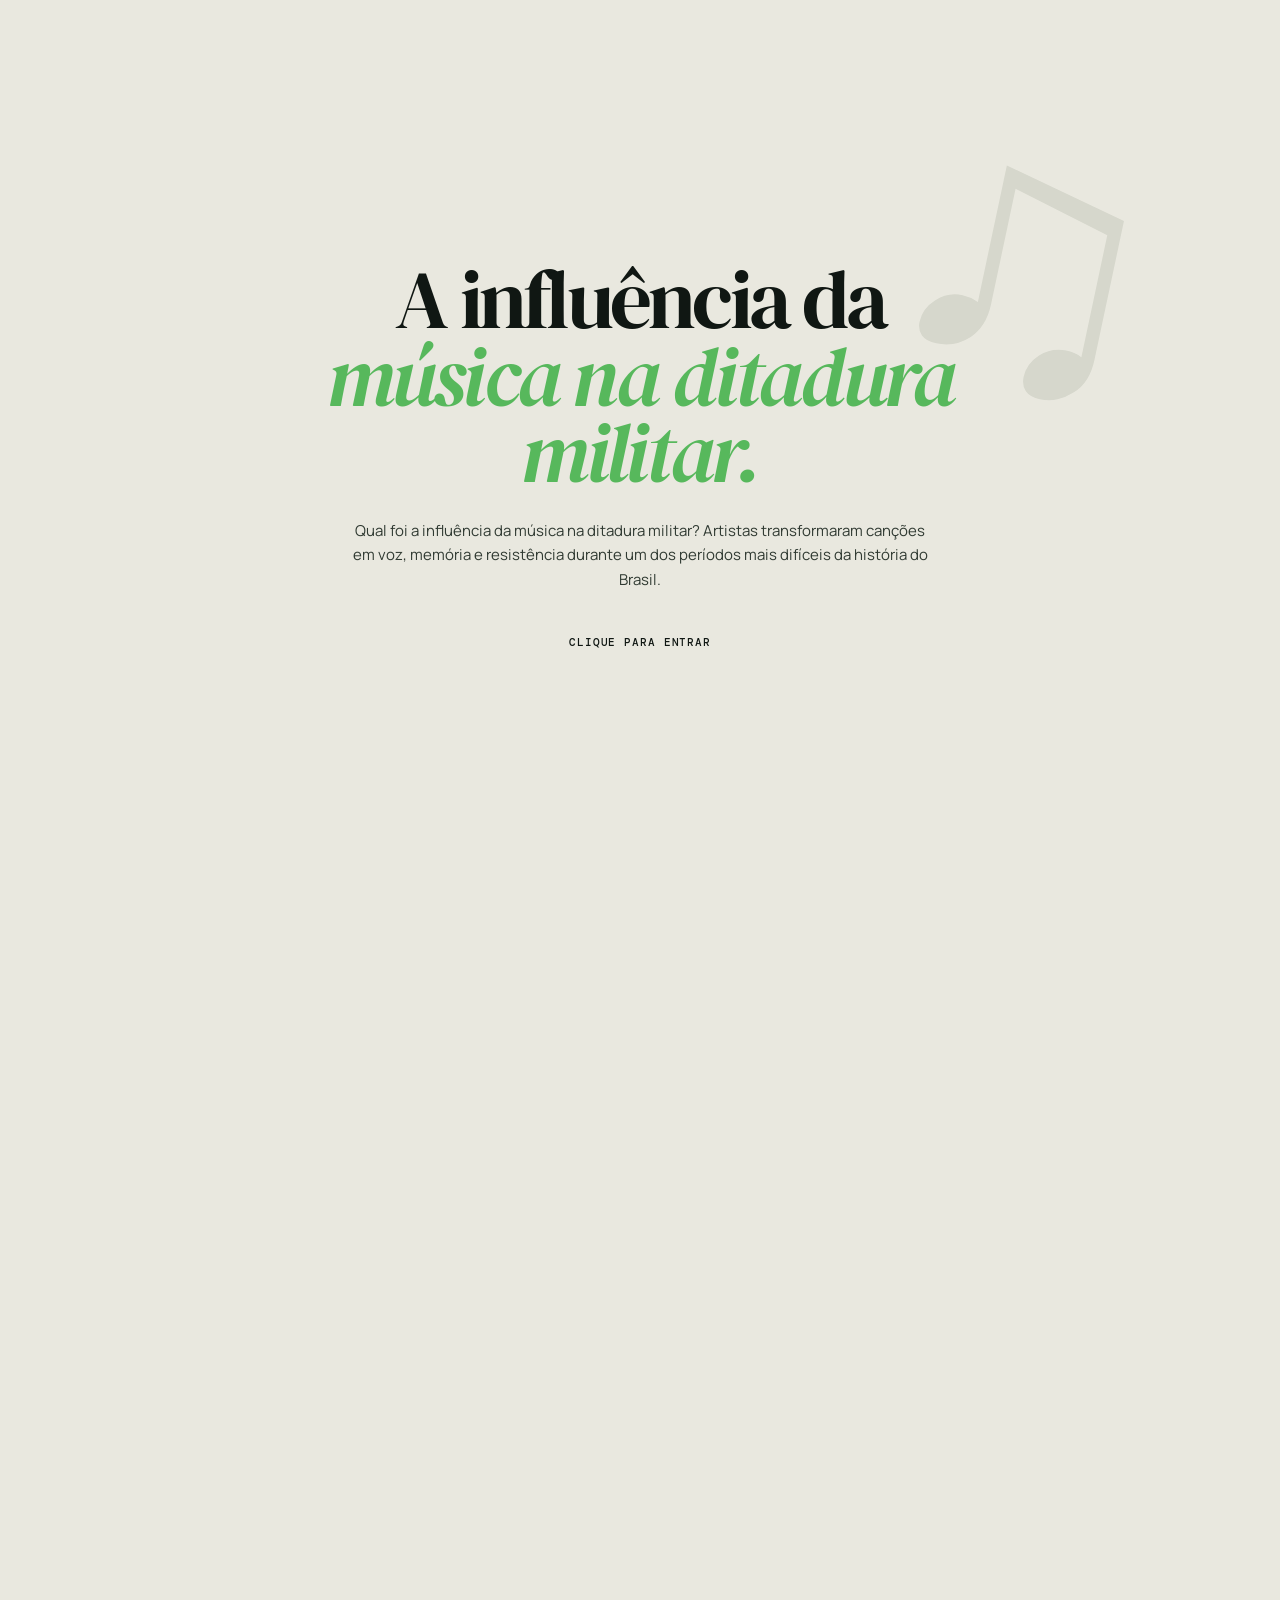
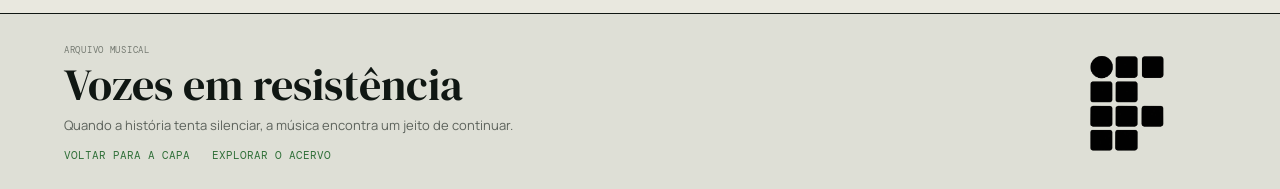
==== commit cd871cf6: "fasda" ====
--- a/index.html
+++ b/index.html
@@ -31,7 +31,7 @@
               </div>
               <div class="acao-descricao"><button class="botao-descricao" type="button" aria-label="Sobre o artista" title="Sobre" aria-expanded="false">ⓘ</button><span class="rotulo-descricao">Sobre</span></div>
             </div>
-              <p class="descricao-artista"><strong>Chico Buarque</strong> é um dos maiores ícones da cultura brasileira, destacando-se como cantor, compositor, escritor e uma voz fundamental de resistência durante a ditadura militar. Sua obra na MPB e na literatura, premiada com o Prêmio Camões, é marcada por grande sensibilidade poética e crônicas do cotidiano.</p>
+              <p class="descricao-artista"><strong>Chico Buarque:</strong> Um dos maiores letristas e contadores de histórias da MPB, famoso por sua poesia sofisticada e crônicas do cotidiano, sempre com um olhar atento e crítico às questões sociais e humanas do Brasil.<br><strong>Apesar de Você:</strong> Lançada em 1970 com um ritmo animado e contagiante de samba, é uma resposta direta e afrontosa ao regime ditatorial. A letra foi brilhantemente construída com duplos sentidos para passar pela censura inicial disfarçada como uma simples briga de namorados.</p>
           </article>
           <article class="cartao-musical" tabindex="0" data-audio="audio/musicas/geraldo-vandre-pra-nao-dizer-que-nao-falei-das-flores.wav" data-song="Pra Não Dizer Que Não Falei das Flores" data-artist="Geraldo Vandré" data-cover="imagens/capa/geraldo-vandre.jpg">
             <div class="imagem-artista">
@@ -45,7 +45,7 @@
               </div>
               <div class="acao-descricao"><button class="botao-descricao" type="button" aria-label="Sobre o artista" title="Sobre" aria-expanded="false">ⓘ</button><span class="rotulo-descricao">Sobre</span></div>
             </div>
-              <p class="descricao-artista"><strong>Geraldo Vandré</strong> marcou a resistência cultural com uma canção que se tornou símbolo de mobilização e esperança durante a ditadura militar.</p>
+              <p class="descricao-artista"><strong>Geraldo Vandré:</strong> Compositor de forte viés político e figura central da era de ouro dos grandes festivais de música na televisão brasileira durante os anos 1960.<br><strong>Pra Não Dizer Que Não Falei das Flores:</strong> Também conhecida como "Caminhando", esta marcha de 1968 tornou-se o hino definitivo da resistência no Brasil. A letra convoca a população à ação direta e coletiva com os versos memoráveis "vem, vamos embora, que esperar não é saber".</p>
           </article>
           <article class="cartao-musical" tabindex="0" data-audio="audio/musicas/caetano-veloso-alegria-alegria.mp3" data-song="Alegria, Alegria" data-artist="Caetano Veloso" data-cover="imagens/capa/caetano-veloso.jpg">
             <div class="imagem-artista">
@@ -59,11 +59,12 @@
               </div>
               <div class="acao-descricao"><button class="botao-descricao" type="button" aria-label="Sobre o artista" title="Sobre" aria-expanded="false">ⓘ</button><span class="rotulo-descricao">Sobre</span></div>
             </div>
-              <p class="descricao-artista"><strong>Caetano Veloso</strong> apresentou uma canção inventiva e crítica, incorporando a linguagem urbana e a liberdade estética do Tropicalismo.</p>
+              <p class="descricao-artista"><strong>Caetano Veloso:</strong> Intelectual, provocador e um dos principais criadores do movimento Tropicália, reconhecido por sua constante busca por romper fronteiras estéticas e comportamentais na música nacional.<br><strong>Alegria, Alegria:</strong> Apresentada no festival de 1967, chocou a elite musical purista ao introduzir guitarras elétricas na MPB. Funciona como uma colagem cinematográfica de imagens da cultura pop, do jornalismo e da juventude urbana em defesa da liberdade.</p>
           </article>
-          <article class="cartao-musical" tabindex="0" data-audio="audio/musicas/elis-regina-o-bebado-e-a-equilibrista.mp3" data-song="O Bêbado e a Equilibrista" data-artist="Elis Regina">
+          <article class="cartao-musical" tabindex="0" data-audio="audio/musicas/o-bebado-e-a-equilibrista.wav" data-song="O Bêbado e a Equilibrista" data-artist="Elis Regina" data-cover="imagens/capa/elis-regina.jpg">
             <div class="imagem-artista">
-              <img src="imagens/desativado/foto-artista-placeholder.png" alt="Elis Regina em tons de cinza" loading="lazy">
+              <img class="imagem-cinza" src="imagens/desativado/elis-regina.jpg" alt="Elis Regina em tons de cinza" loading="lazy">
+              <img class="imagem-colorida" src="imagens/ativo/elis-regina.jpg" alt="Elis Regina colorida" loading="lazy">
             </div>
             <div class="informacoes-cartao">
               <div>
@@ -72,11 +73,12 @@
               </div>
               <div class="acao-descricao"><button class="botao-descricao" type="button" aria-label="Sobre o artista" title="Sobre" aria-expanded="false">ⓘ</button><span class="rotulo-descricao">Sobre</span></div>
             </div>
-              <p class="descricao-artista"><strong>Elis Regina</strong> eternizou uma canção associada à anistia, ao retorno dos exilados e à esperança de redemocratização do Brasil.</p>
+              <p class="descricao-artista"><strong>Elis Regina:</strong> Aclamada como uma das maiores intérpretes vocais da história do país, inesquecível por sua técnica impecável, expressividade dramática e entrega emocional visceral no palco.<br><strong>O Bêbado e a Equilibrista:</strong> Composta por João Bosco e Aldir Blanc, imortalizou-se na voz de Elis em 1979. A canção tornou-se o hino oficial da Lei da Anistia, homenageando de forma poética e comovente os exilados políticos que começavam a retornar ao Brasil.</p>
           </article>
-          <article class="cartao-musical" tabindex="0" data-audio="audio/musicas/gilberto-gil-calice.mp3" data-song="Cálice" data-artist="Gilberto Gil">
+          <article class="cartao-musical" tabindex="0" data-audio="audio/musicas/gilberto-gil-calice.wav" data-song="Cálice" data-artist="Gilberto Gil" data-cover="imagens/capa/gilberto-gil.png">
             <div class="imagem-artista">
-              <img src="imagens/desativado/foto-artista-placeholder.png" alt="Gilberto Gil em tons de cinza" loading="lazy">
+              <img class="imagem-cinza" src="imagens/desativado/gilberto-gil.jpg" alt="Gilberto Gil em tons de cinza" loading="lazy">
+              <img class="imagem-colorida" src="imagens/ativo/gilberto-gil.jpg" alt="Gilberto Gil colorido" loading="lazy">
             </div>
             <div class="informacoes-cartao">
               <div>
@@ -85,11 +87,12 @@
               </div>
               <div class="acao-descricao"><button class="botao-descricao" type="button" aria-label="Sobre o artista" title="Sobre" aria-expanded="false">ⓘ</button><span class="rotulo-descricao">Sobre</span></div>
             </div>
-              <p class="descricao-artista"><strong>Gilberto Gil</strong>, ao lado de Chico Buarque, criou uma obra de forte crítica à censura e ao silêncio imposto pela repressão.</p>
+              <p class="descricao-artista"><strong>Gilberto Gil:</strong> Ícone tropicalista que funde com maestria ritmos regionais nordestinos, rock, reggae e elementos globais, guiado por uma visão poética, mística e filosófica muito singular.<br><strong>Cálice:</strong> Escrita em parceria com Chico Buarque, a canção driblou os censores através de um engenhoso jogo fonético. O som da palavra "cálice" (o copo de vinho da missa) soa de forma idêntica à ordem "cale-se", denunciando a censura e as torturas nos porões do regime.</p>
           </article>
-          <article class="cartao-musical" tabindex="0" data-audio="audio/musicas/ney-matogrosso-sangue-latino.mp3" data-song="Sangue Latino" data-artist="Ney Matogrosso">
+          <article class="cartao-musical" tabindex="0" data-audio="audio/musicas/ney-matogrosso-sangue-latino.wav" data-song="Sangue Latino" data-artist="Ney Matogrosso" data-cover="imagens/capa/ney-matogrosso.jpg">
             <div class="imagem-artista">
-              <img src="imagens/desativado/foto-artista-placeholder.png" alt="Ney Matogrosso em tons de cinza" loading="lazy">
+              <img class="imagem-cinza" src="imagens/desativado/ney-matogrosso.jpg" alt="Ney Matogrosso em tons de cinza" loading="lazy">
+              <img class="imagem-colorida" src="imagens/ativo/ney-matogrosso.jpg" alt="Ney Matogrosso colorido" loading="lazy">
             </div>
             <div class="informacoes-cartao">
               <div>
@@ -98,11 +101,12 @@
               </div>
               <div class="acao-descricao"><button class="botao-descricao" type="button" aria-label="Sobre o artista" title="Sobre" aria-expanded="false">ⓘ</button><span class="rotulo-descricao">Sobre</span></div>
             </div>
-              <p class="descricao-artista"><strong>Ney Matogrosso</strong> destacou-se pela interpretação intensa e pela presença cênica que desafiava padrões e afirmava liberdade em plena ditadura.</p>
+              <p class="descricao-artista"><strong>Ney Matogrosso:</strong> Um performer revolucionário, dono de uma voz de contratenor rara e de uma presença de palco andrógina, teatral e provocativa que quebrou inúmeros tabus na sociedade brasileira.<br><strong>Sangue Latino:</strong> Lançada em 1973 como o grande sucesso do grupo Secos & Molhados, a faixa é um lamento profundo e um grito de resiliência sobre a identidade mestiça e as dificuldades históricas enfrentadas pelos povos da América Latina.</p>
           </article>
-          <article class="cartao-musical" tabindex="0" data-audio="audio/musicas/gonzaguinha-comportamento-geral.mp3" data-song="Comportamento Geral" data-artist="Gonzaguinha">
+          <article class="cartao-musical" tabindex="0" data-audio="audio/musicas/gonzaguinha-comportamento-geral.wav" data-song="Comportamento Geral" data-artist="Gonzaguinha" data-cover="imagens/capa/gonzaguinha.jpg">
             <div class="imagem-artista">
-              <img src="imagens/desativado/foto-artista-placeholder.png" alt="Gonzaguinha em tons de cinza" loading="lazy">
+              <img class="imagem-cinza" src="imagens/desativado/gonzaguinha.jpg" alt="Gonzaguinha em tons de cinza" loading="lazy">
+              <img class="imagem-colorida" src="imagens/ativo/gonzaguinha.jpg" alt="Gonzaguinha colorido" loading="lazy">
             </div>
             <div class="informacoes-cartao">
               <div>
@@ -111,11 +115,12 @@
               </div>
               <div class="acao-descricao"><button class="botao-descricao" type="button" aria-label="Sobre o artista" title="Sobre" aria-expanded="false">ⓘ</button><span class="rotulo-descricao">Sobre</span></div>
             </div>
-              <p class="descricao-artista"><strong>Gonzaguinha</strong> usou ironia e crítica social para questionar a obediência e as desigualdades presentes no cotidiano brasileiro.</p>
+              <p class="descricao-artista"><strong>Gonzaguinha:</strong> Compositor intenso, autêntico e passional. No início de sua carreira, foi frequentemente rotulado como "cantor rancor" por suas letras duras que não amenizavam a crua realidade social.<br><strong>Comportamento Geral:</strong> Lançada em 1973, é uma crítica afiada, rítmica e ácida à docilidade, submissão e conformismo cego que o sistema e o autoritarismo exigiam da classe trabalhadora frente à exploração diária.</p>
           </article>
-          <article class="cartao-musical" tabindex="0" data-audio="audio/musicas/milton-nascimento-coracao-de-estudante.mp3" data-song="Coração de Estudante" data-artist="Milton Nascimento">
+          <article class="cartao-musical" tabindex="0" data-audio="audio/musicas/milton-nascimento-coracao-de-estudante.wav" data-song="Coração de Estudante" data-artist="Milton Nascimento" data-cover="imagens/capa/milton-nascimento.jpg">
             <div class="imagem-artista">
-              <img src="imagens/desativado/foto-artista-placeholder.png" alt="Milton Nascimento em tons de cinza" loading="lazy">
+              <img class="imagem-cinza" src="imagens/desativado/milton-nascimento.jpg" alt="Milton Nascimento em tons de cinza" loading="lazy">
+              <img class="imagem-colorida" src="imagens/ativo/milton-nascimento.jpg" alt="Milton Nascimento colorido" loading="lazy">
             </div>
             <div class="informacoes-cartao">
               <div>
@@ -124,11 +129,12 @@
               </div>
               <div class="acao-descricao"><button class="botao-descricao" type="button" aria-label="Sobre o artista" title="Sobre" aria-expanded="false">ⓘ</button><span class="rotulo-descricao">Sobre</span></div>
             </div>
-              <p class="descricao-artista"><strong>Milton Nascimento</strong> transformou a canção em uma homenagem à juventude e à memória de Edson Luís, tornando-a símbolo de esperança democrática.</p>
+              <p class="descricao-artista"><strong>Milton Nascimento:</strong> Pilar do lendário Clube da Esquina, reconhecido mundialmente por sua voz transcendental, amplitude vocal impressionante e harmonias musicais ricas e altamente complexas.<br><strong>Coração de Estudante:</strong> Originalmente uma melodia instrumental de Wagner Tiso que posteriormente ganhou letra, a canção embalou a transição para a democracia e o movimento das Diretas Já, simbolizando simultaneamente o luto pelas perdas e a esperança por um novo país.</p>
           </article>
-          <article class="cartao-musical" tabindex="0" data-audio="audio/musicas/raul-seixas-mosca-na-sopa.mp3" data-song="Mosca na Sopa" data-artist="Raul Seixas">
+          <article class="cartao-musical" tabindex="0" data-audio="audio/musicas/raul-mosca-na-sopa.wav" data-song="Mosca na Sopa" data-artist="Raul Seixas" data-cover="imagens/capa/raul-seixas.jpg">
             <div class="imagem-artista">
-              <img src="imagens/desativado/foto-artista-placeholder.png" alt="Raul Seixas em tons de cinza" loading="lazy">
+              <img class="imagem-cinza" src="imagens/desativado/raul-seixas.jpg" alt="Raul Seixas em tons de cinza" loading="lazy">
+              <img class="imagem-colorida" src="imagens/ativo/raul-seixas.jpg" alt="Raul Seixas colorido" loading="lazy">
             </div>
             <div class="informacoes-cartao">
               <div>
@@ -137,13 +143,28 @@
               </div>
               <div class="acao-descricao"><button class="botao-descricao" type="button" aria-label="Sobre o artista" title="Sobre" aria-expanded="false">ⓘ</button><span class="rotulo-descricao">Sobre</span></div>
             </div>
-              <p class="descricao-artista"><strong>Raul Seixas</strong> construiu uma persona irreverente e contestadora, usando o rock para expressar inconformismo e liberdade individual.</p>
+              <p class="descricao-artista"><strong>Raul Seixas:</strong> Consagrado como o "pai do rock brasileiro", Raul é célebre por sua postura anárquica e composições que misturam rockabilly, filosofia, misticismo e deboche.<br><strong>Mosca na Sopa:</strong> A faixa mistura riffs de rock clássico com ritmos e percussões de terreiro de umbanda. A mosca zumbindo de forma irritante é usada como uma metáfora perfeita para o incômodo constante que a contracultura e os jovens causavam ao sistema conservador vigente.</p>
           </article>
         </div>
       </section>
     </main>
 
-    <footer class="rodape-site" aria-label="Rodapé"></footer>
+    <footer class="rodape-site" aria-label="Rodapé">
+      <div class="rodape-conteudo">
+        <div class="rodape-mensagem">
+          <p class="rodape-overline">Arquivo musical</p>
+          <h2>Vozes em resistência</h2>
+          <p class="rodape-frase">Quando a história tenta silenciar, a música encontra um jeito de continuar.</p>
+          <div class="links-rodape">
+            <a class="link-capa" href="#top">Voltar para a capa</a>
+            <a class="link-acervo" href="#acervo">Explorar o acervo</a>
+          </div>
+        </div>
+        <div class="rodape-marca">
+          <img src="imagens/roda pe/1d68badb-1b91-4f34-baeb-71736e44b2eb.png" alt="Logo do IFC">
+        </div>
+      </div>
+    </footer>
     <footer class="player-audio" aria-live="polite">
       <div class="arte-player">♪</div>
       <div class="musica-atual"><small>TOCANDO AGORA</small><strong id="nome-musica">Escolha uma voz para começar</strong><span id="nome-artista">O áudio aparecerá aqui</span></div>
--- a/style.css
+++ b/style.css
@@ -125,7 +125,7 @@
 .grade-cartoes-musicais {
   display: grid;
   grid-template-columns: repeat(3, 1fr);
-  align-items: start;
+  align-items: stretch;
   gap: 52px 19px;
 }
 
@@ -133,17 +133,21 @@
   min-width: 0;
   position: relative;
   width: calc(100% - 10px);
+  height: 100%;
   justify-self: center;
-  display: flex;
-  flex-direction: column;
-  padding: 10px 10px 8px;
+  perspective: 1000px;
   cursor: pointer;
-  background: #dedfd6;
-  border: 1px solid var(--ink);
-  transition: transform .25s, background .25s;
-}
-
-.cartao-musical:hover { background: #d8dad0; transform: translateY(-5px); }
+  transition: transform .25s;
+}
+
+.cartao-musical:hover { transform: translateY(-5px); }
+.cartao-inner { position: relative; display: grid; height: 100%; transform-style: preserve-3d; transition: transform .65s cubic-bezier(.2, .7, .2, 1); }
+.cartao-musical.expanded .cartao-inner { transform: rotateY(180deg); }
+.cartao-frente,
+.cartao-verso { grid-area: 1 / 1; min-height: 100%; backface-visibility: hidden; background: #dedfd6; border: 1px solid var(--ink); padding: 10px 10px 8px; }
+.cartao-frente { display: flex; flex-direction: column; }
+.cartao-verso { display: flex; flex-direction: column; justify-content: center; transform: rotateY(180deg); overflow-y: auto; padding: 10px 54px 62px 10px; }
+.cartao-frente:hover { background: #d8dad0; }
 
 .imagem-artista {
   position: relative;
@@ -208,9 +212,14 @@
   flex: 0 0 37px;
   border: 2px solid var(--green);
   border-radius: 50%;
+  background: var(--green);
+  color: var(--ink);
+  font-size: 19px;
+}
+
+.cartao-frente .botao-descricao {
   background: var(--ink);
   color: var(--paper);
-  font-size: 19px;
 }
 
 .botao-descricao:hover,
@@ -221,18 +230,31 @@
   transform: rotate(45deg);
 }
 
-.informacoes-cartao { display: flex; align-items: start; justify-content: space-between; gap: 12px; min-height: 78px; padding-top: 16px; border-top: 1px solid var(--ink); }
-.informacoes-cartao > div { min-width: 0; }
-.acao-descricao { display: flex; flex: 0 0 37px; flex-direction: column; align-items: center; gap: 4px; }
+.informacoes-cartao { display: flex; align-items: start; justify-content: space-between; gap: 12px; min-height: 94px; padding-top: 16px; border-top: 1px solid var(--ink); }
+.informacoes-cartao > div:first-child { min-width: 0; padding-right: 50px; }
+.acao-descricao { position: absolute; right: 8px; bottom: 8px; display: flex; flex-direction: column; align-items: center; gap: 4px; }
 .rotulo-descricao { color: #000; font: 10px var(--mono); text-transform: uppercase; }
 .informacoes-cartao h2 { display: -webkit-box; height: auto; max-height: 2.1em; margin: 0 0 5px; overflow: hidden; font: 400 25px/1.05 var(--serif); -webkit-box-orient: vertical; -webkit-line-clamp: 2; line-clamp: 2; }
 .informacoes-cartao p { margin: 0; color: var(--muted); font: 10px var(--mono); text-transform: uppercase; }
-.cartao-musical.playing { border-color: transparent; outline: 2px solid var(--green); outline-offset: 4px; }
-.descricao-artista { height: 0; max-height: 0; overflow: hidden; color: #5c625b; font-size: 13px; line-height: 1.6; transition: height .35s, max-height .35s, padding .35s; }
-.cartao-musical.expanded .descricao-artista { height: 150px; max-height: 150px; overflow-y: auto; padding-top: 16px; }
-.cartao-musical.expanded .descricao-artista::-webkit-scrollbar { width: 5px; }
-.cartao-musical.expanded .descricao-artista::-webkit-scrollbar-thumb { background: var(--muted); border-radius: 5px; }
-.rodape-site { min-height: 86px; border-top: 1px solid var(--line); background: #dedfd6; }
+.cartao-musical.playing .cartao-frente,
+.cartao-musical.playing .cartao-verso { border-color: var(--green); outline: 2px solid var(--green); outline-offset: 4px; }
+.descricao-artista { margin: 0; color: #5c625b; font-size: 13px; line-height: 1.6; }
+.cartao-verso .descricao-artista strong { color: var(--ink); font-family: var(--serif); font-size: 20px; font-weight: 400; }
+.cartao-verso::-webkit-scrollbar { width: 5px; }
+.cartao-verso::-webkit-scrollbar-thumb { background: var(--muted); border-radius: 5px; }
+.rodape-site { border-top: 1px solid var(--ink); background: #dedfd6; color: var(--ink); }
+.rodape-conteudo { display: flex; align-items: center; justify-content: space-between; gap: 32px; max-width: 1370px; min-height: 175px; margin: auto; padding: 28px 5vw 24px; }
+.rodape-mensagem { max-width: 650px; }
+.rodape-overline { margin: 0 0 8px; color: var(--muted); font: 9px var(--mono); letter-spacing: .08em; text-transform: uppercase; }
+.rodape-mensagem h2 { max-width: 600px; margin: 0; font: 400 clamp(30px, 3.5vw, 44px)/.95 var(--serif); }
+.rodape-frase { max-width: 480px; margin: 10px 0 14px; color: #5c625b; font-size: 13px; line-height: 1.4; }
+.links-rodape { display: flex; align-items: center; gap: 22px; flex-wrap: wrap; }
+.link-capa,
+.link-acervo { color: #2f6f38; font: 11px var(--mono); text-decoration: none; text-transform: uppercase; }
+.link-capa:hover,
+.link-acervo:hover { color: var(--ink); }
+.rodape-marca { display: flex; flex-direction: column; align-items: flex-end; gap: 13px; color: #aeb6ab; font: 10px var(--mono); text-align: right; text-transform: uppercase; }
+.rodape-marca img { width: min(180px, 25vw); max-height: 105px; object-fit: contain; }
 
 .player-audio {
   position: fixed;
@@ -251,10 +273,11 @@
   opacity: 0;
   pointer-events: none;
   transform: translateY(100%);
-  transition: opacity .35s, transform .35s;
+  transition: opacity .45s ease, transform .45s cubic-bezier(.2, .7, .2, 1);
 }
 
 .player-visivel .player-audio { opacity: 1; visibility: visible; pointer-events: auto; transform: translateY(0); }
+.player-no-final .player-audio { opacity: 0; pointer-events: none; transform: translateY(100%); }
 .arte-player {
   display: grid;
   place-items: center;
@@ -324,6 +347,11 @@
   .intro-copy { font-size: 14px; }
   .grade-cartoes-musicais { grid-template-columns: 1fr; }
   .acervo-musical { padding: 48px 18px 150px; }
+  .rodape-conteudo { align-items: flex-start; flex-direction: column; gap: 24px; min-height: 250px; padding: 28px 18px 24px; }
+  .rodape-mensagem h2 { font-size: clamp(30px, 10vw, 42px); }
+  .rodape-frase { font-size: 13px; }
+  .rodape-marca { align-items: flex-start; text-align: left; }
+  .rodape-marca img { width: 155px; }
   .voltar-capa { top: 10px; left: 10px; width: 34px; height: 34px; }
   .player-audio {
     flex-wrap: wrap;
